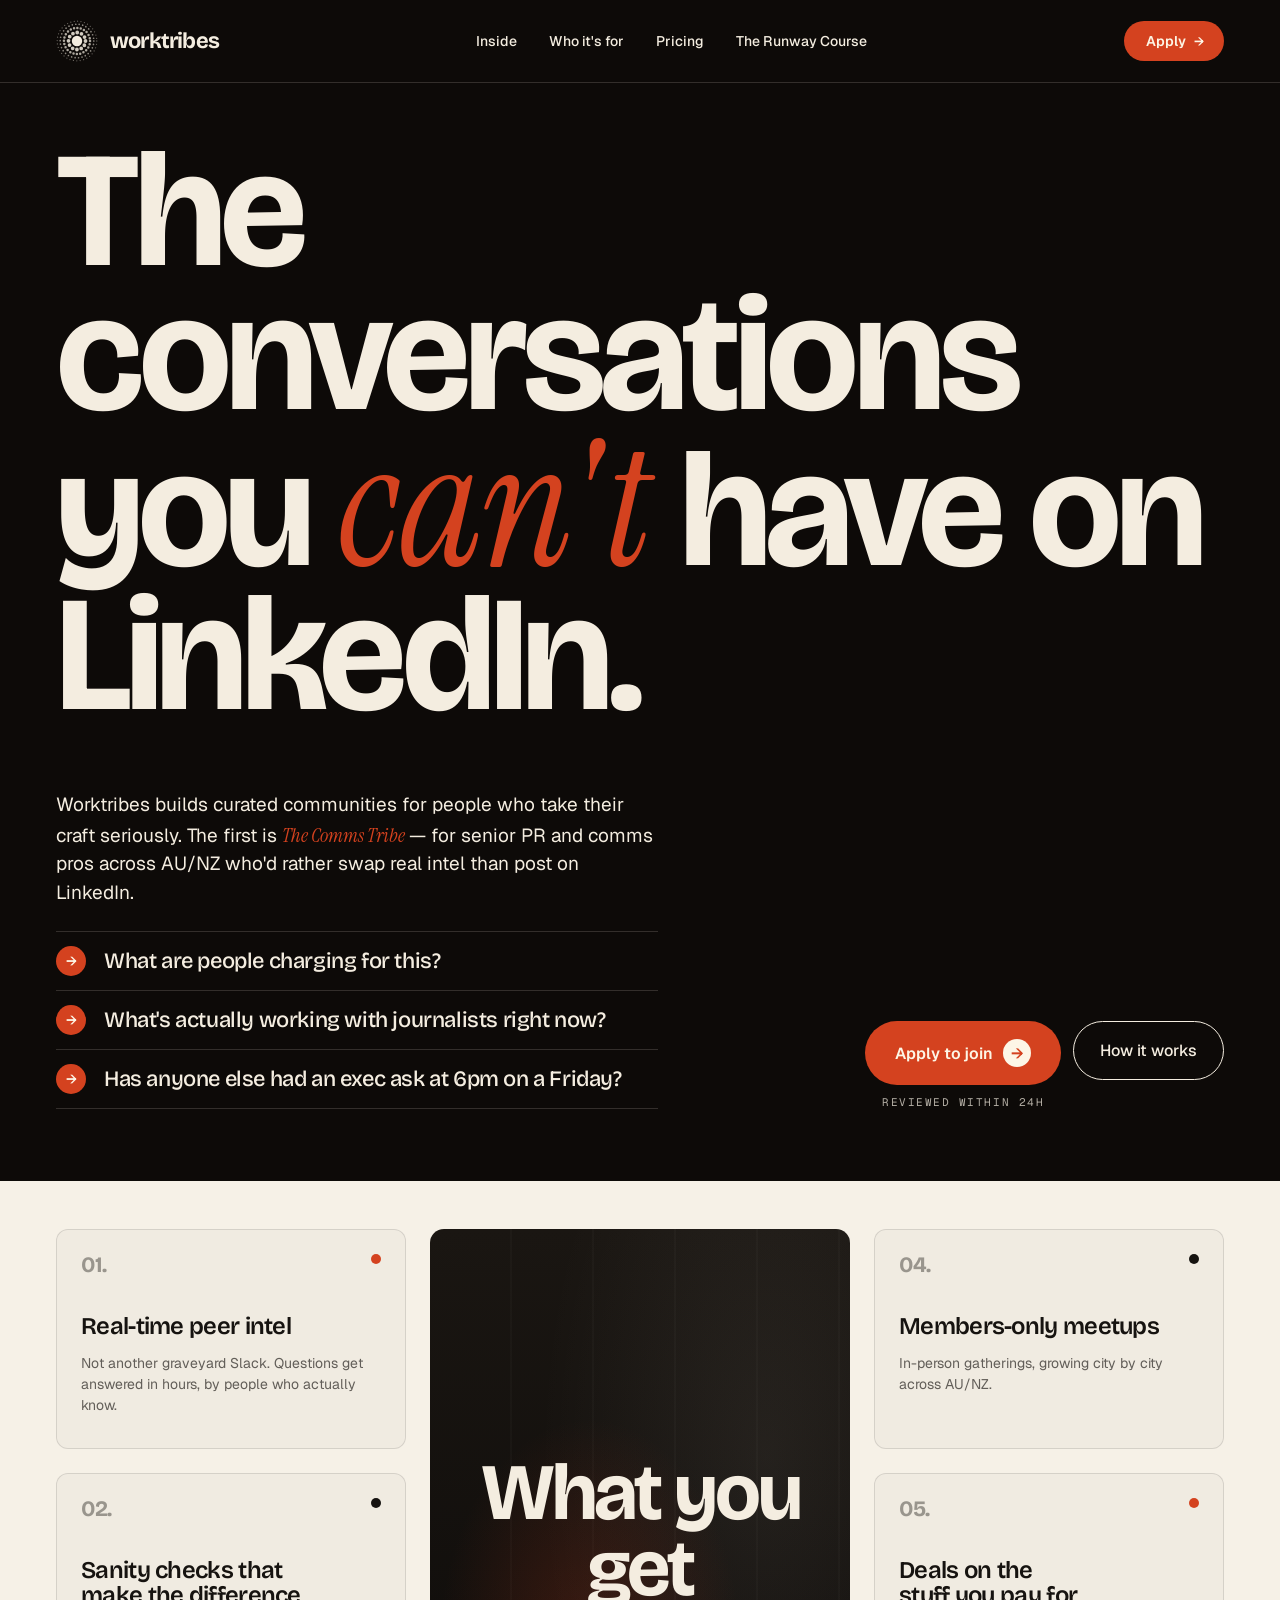
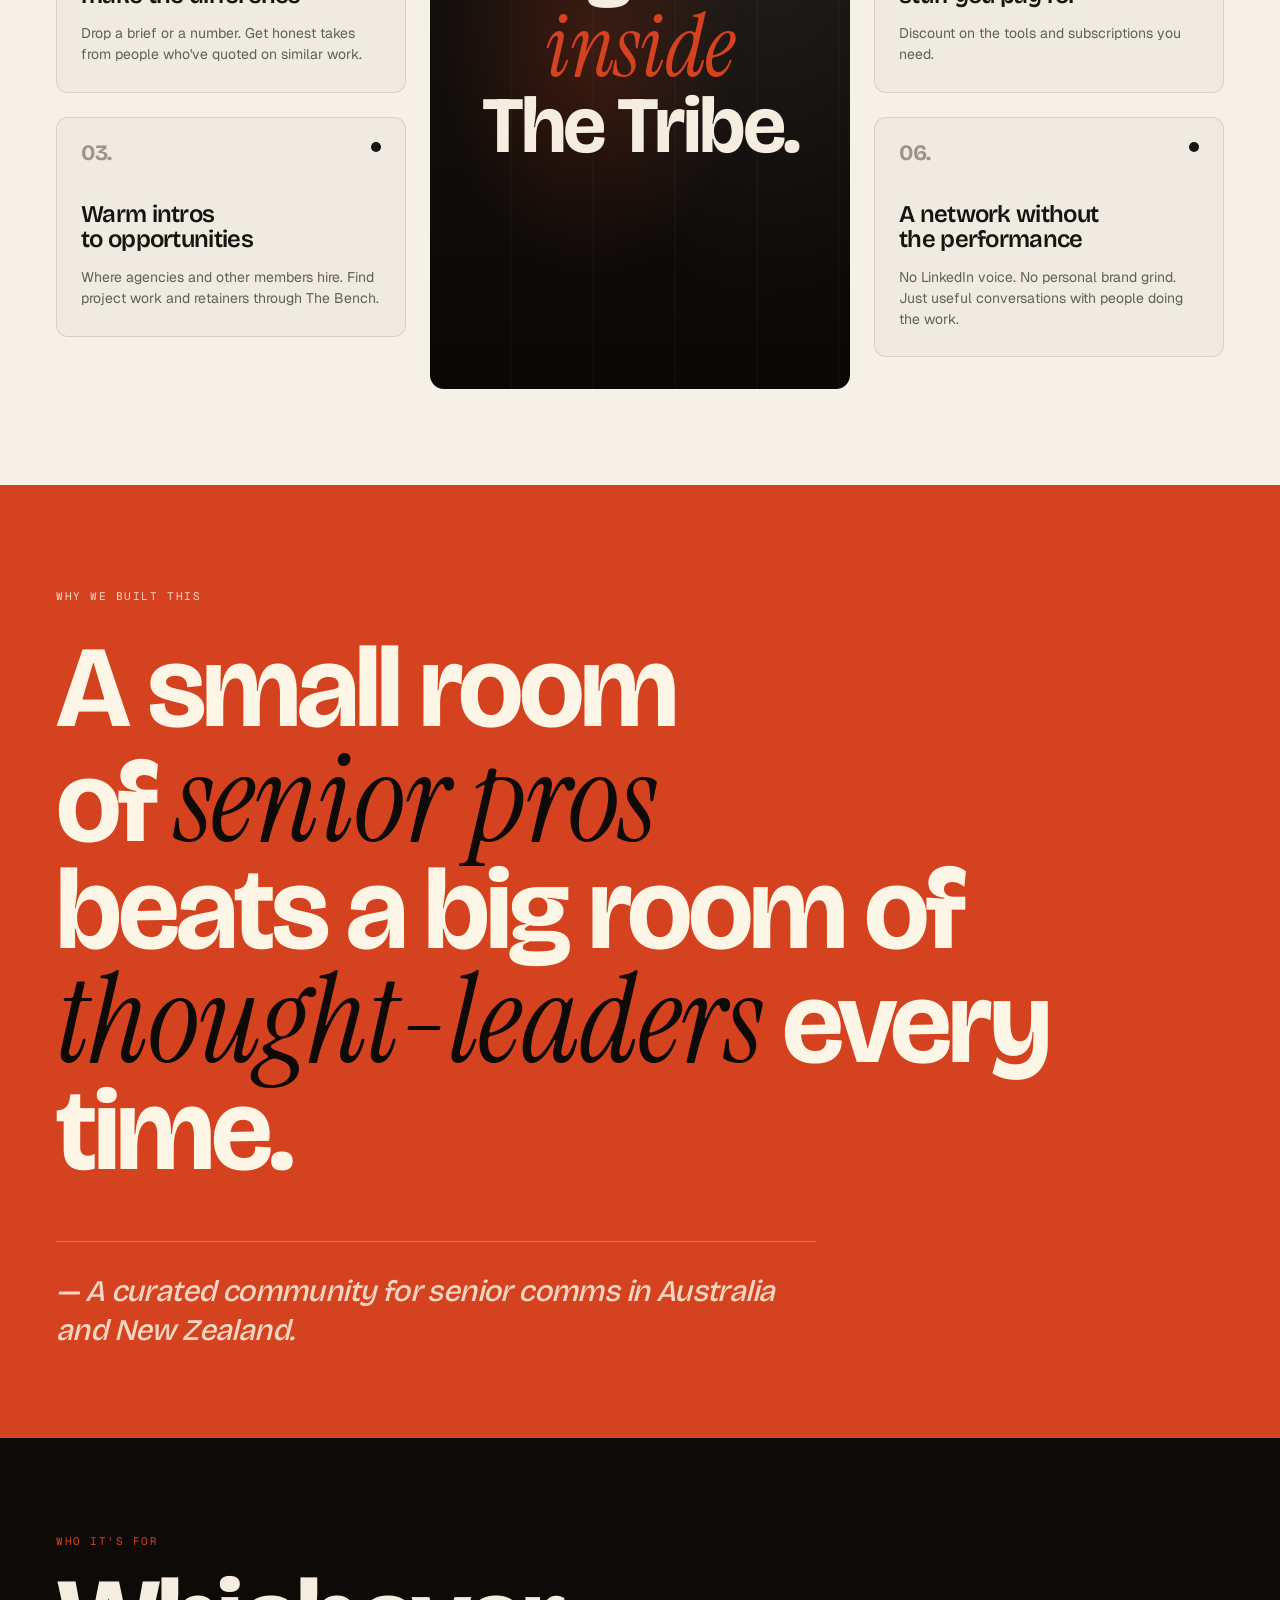
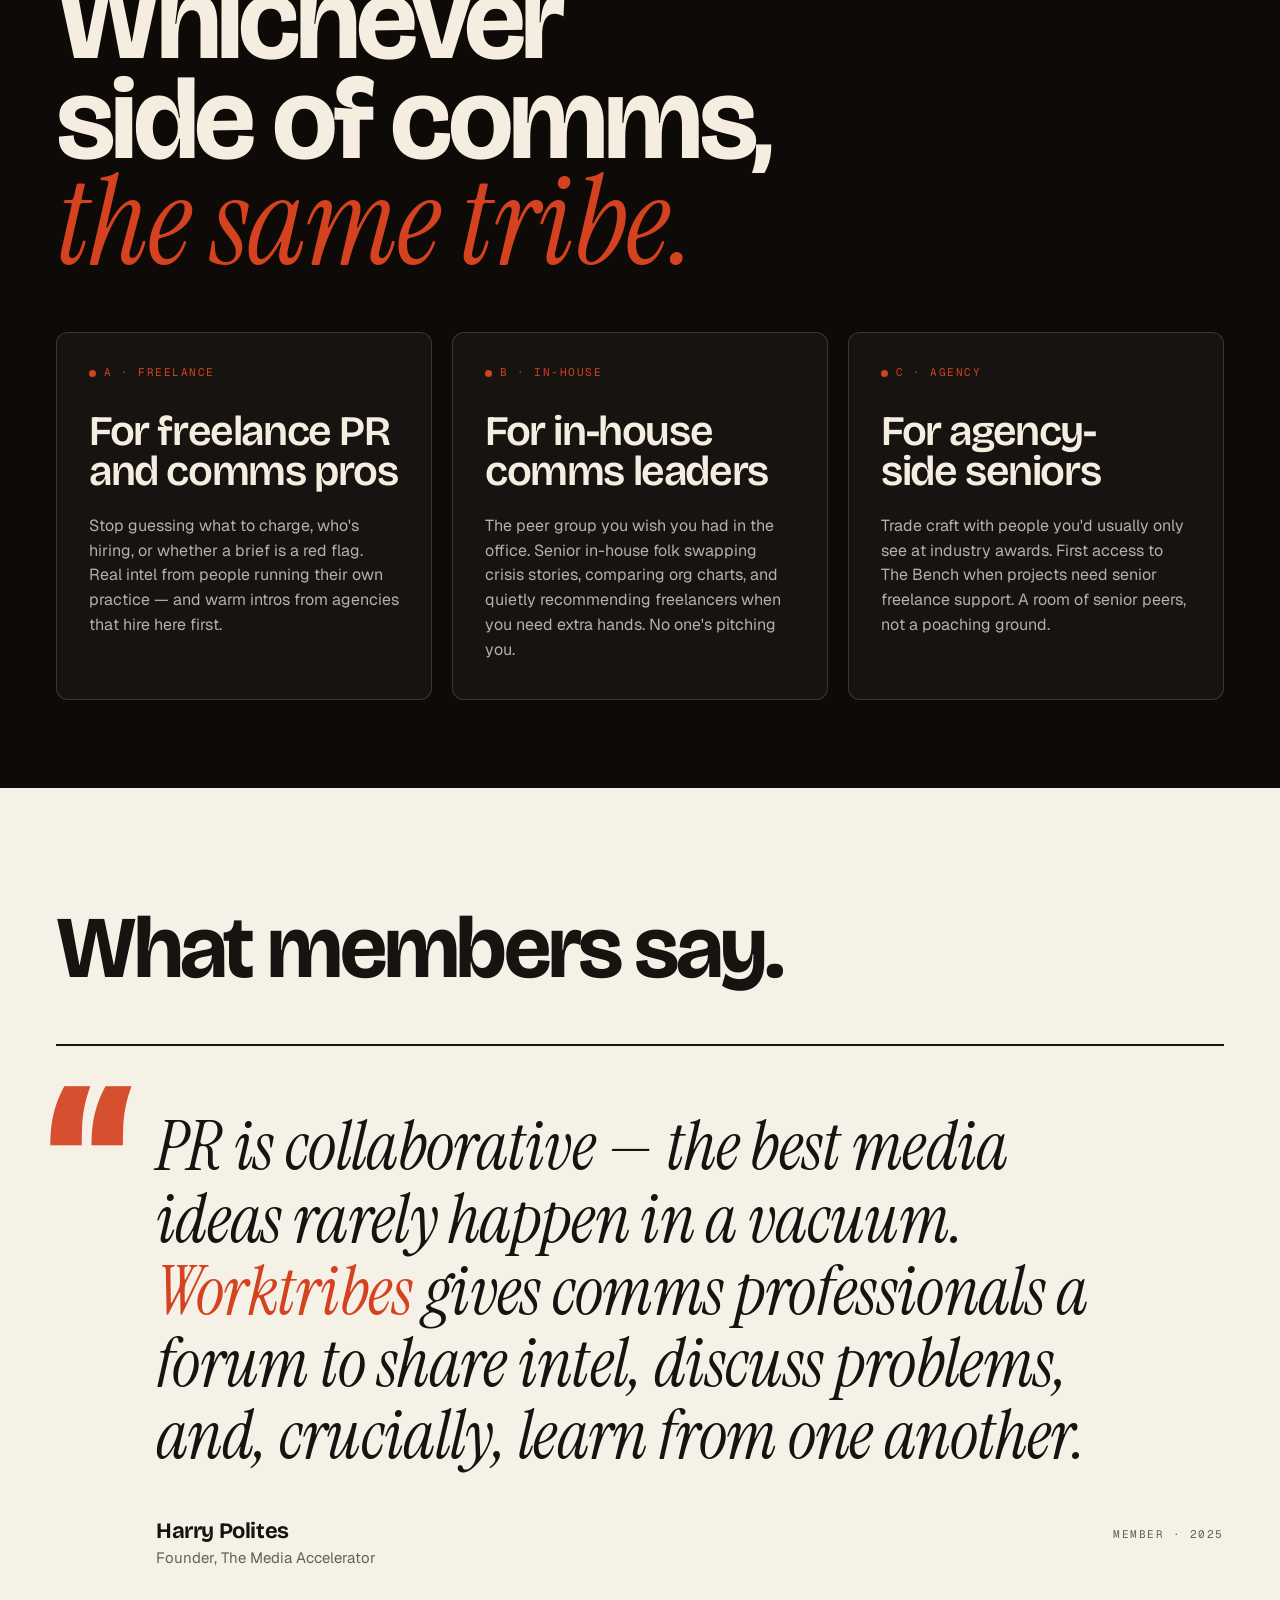
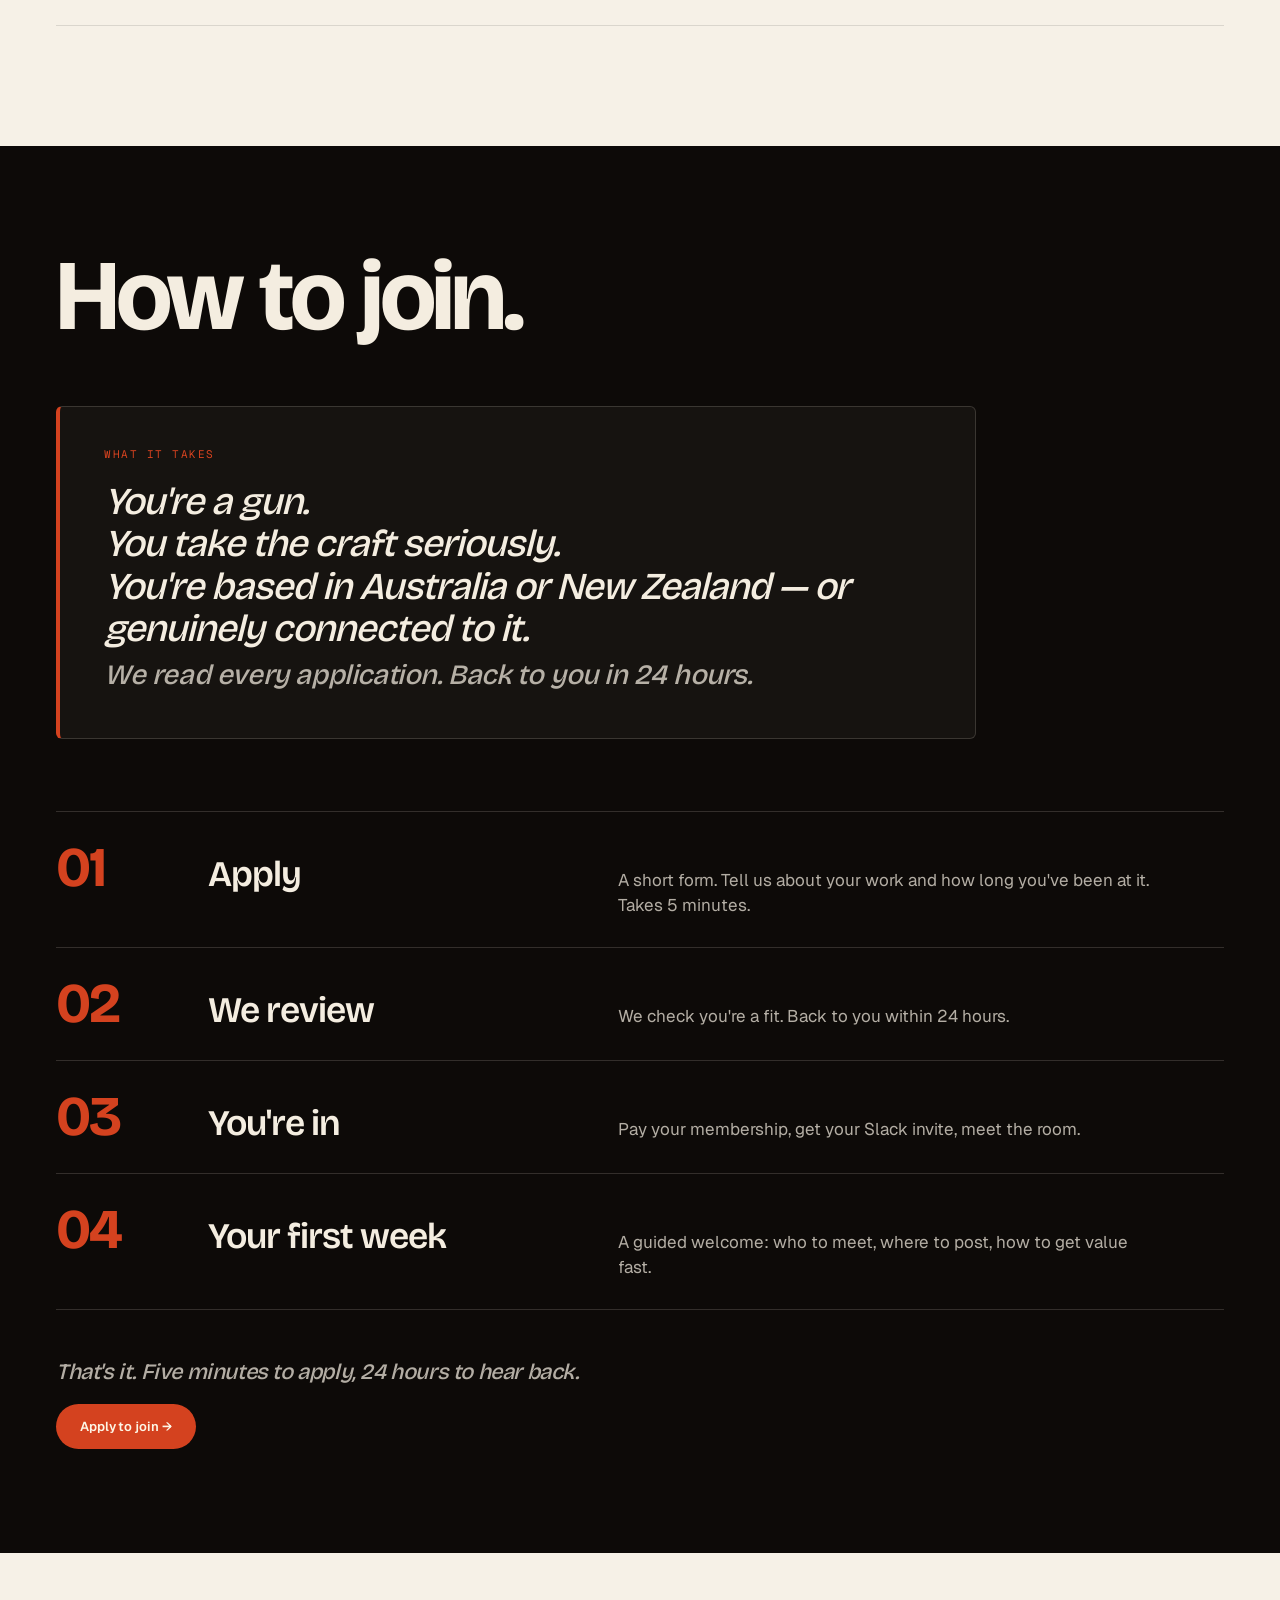
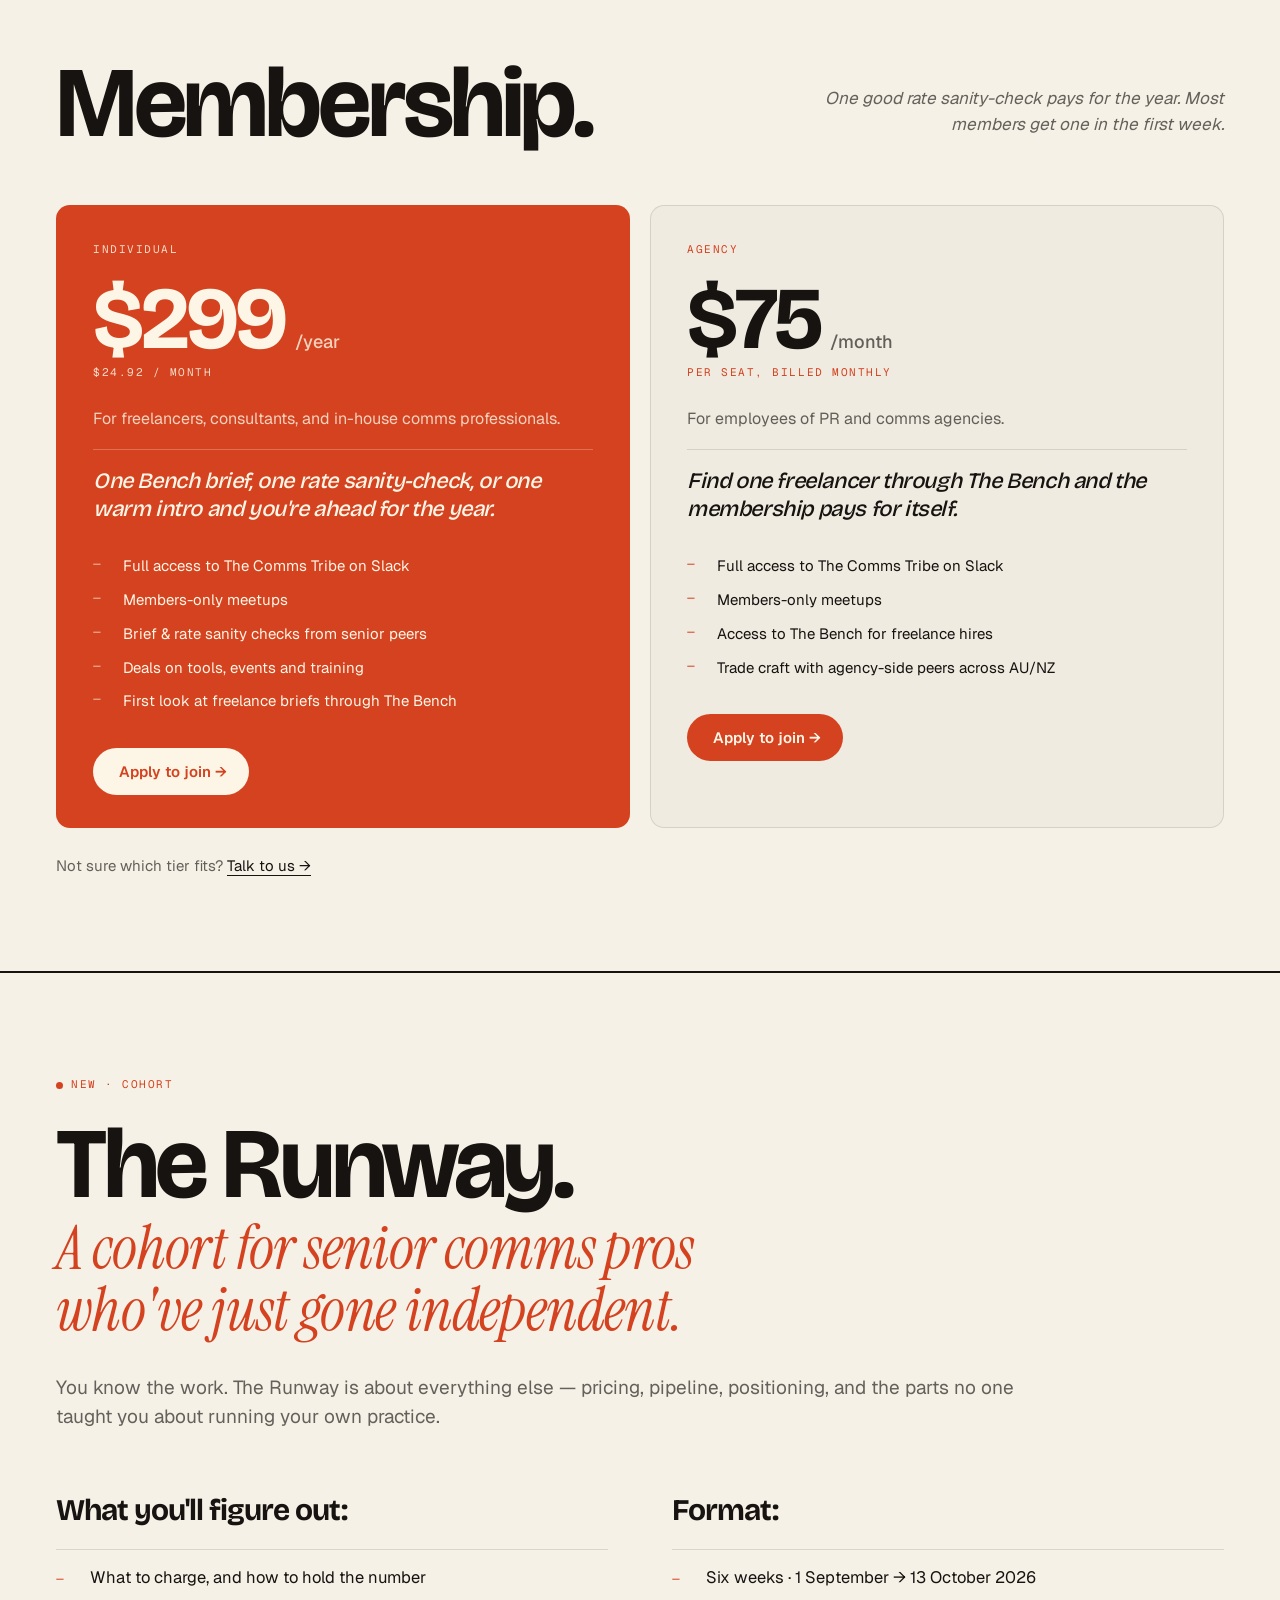
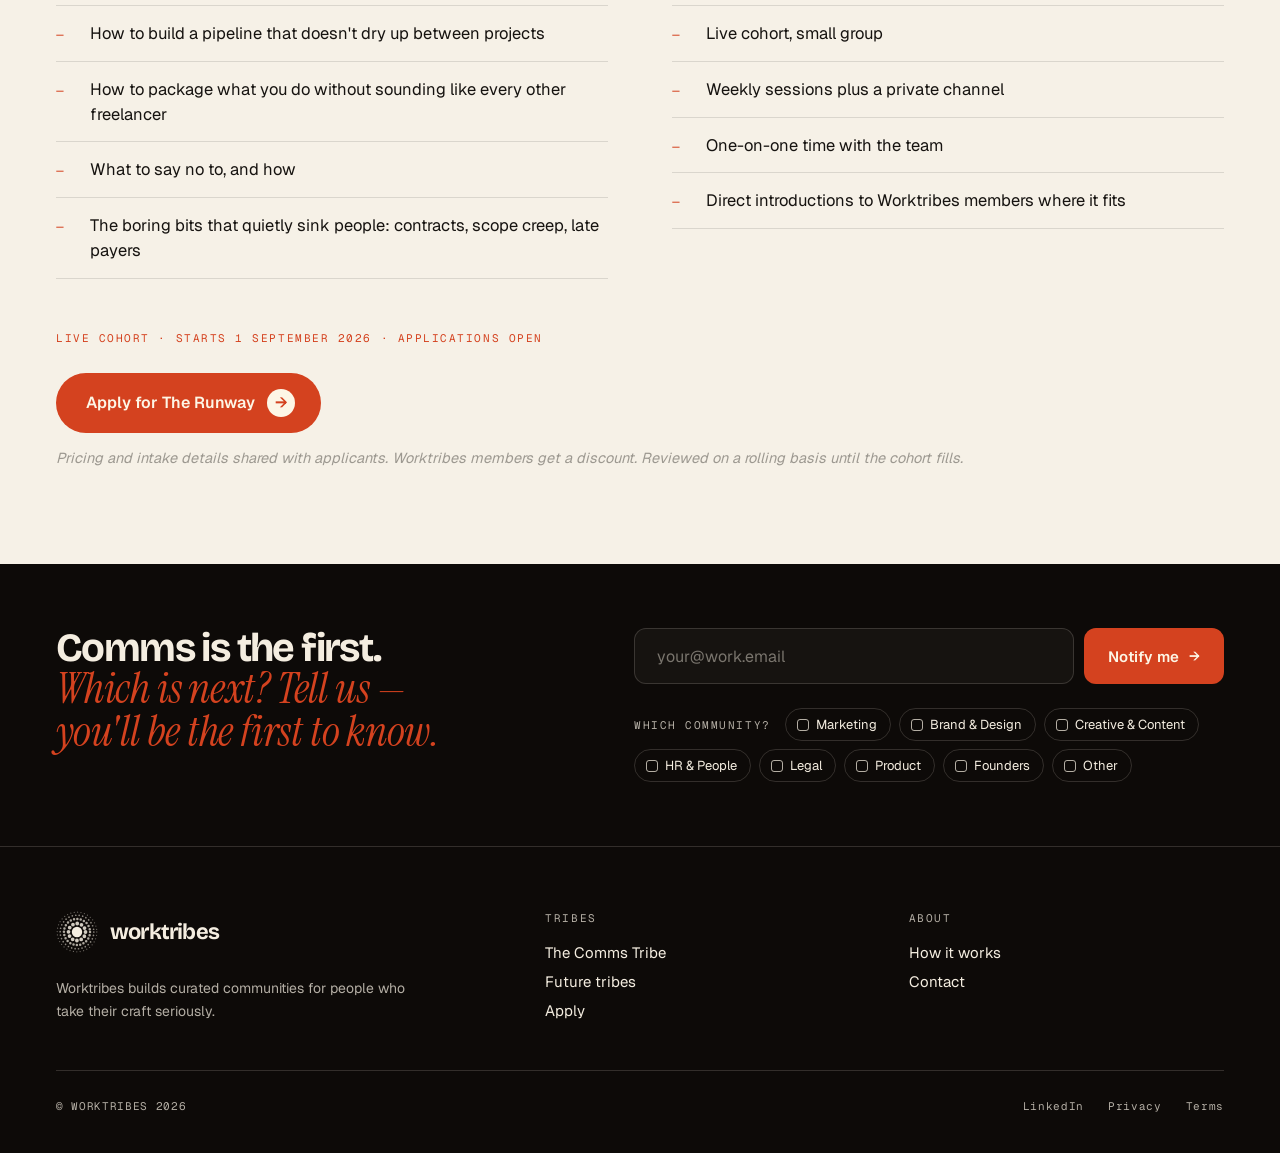
==== index.html @ fe6241c1 "Update meta tag URLs from vercel.app to worktribes.net after domain cutover" ====
<!doctype html>
<html lang="en">
<head>
  <meta charset="utf-8" />
  <meta name="viewport" content="width=device-width, initial-scale=1.0" />

  <title>Worktribes — A curated community for senior PR and comms pros in AU/NZ</title>
  <meta name="description" content="A curated working community for senior PR and comms professionals across Australia and New Zealand. Trade real intel, share leads, and find your people." />
  <meta name="robots" content="index, follow" />
  <link rel="canonical" href="https://worktribes.net/" />

  <!-- Open Graph -->
  <meta property="og:title" content="Worktribes — A curated community for senior PR and comms pros in AU/NZ" />
  <meta property="og:description" content="A curated working community for senior PR and comms professionals across Australia and New Zealand. Trade real intel, share leads, and find your people." />
  <meta property="og:url" content="https://worktribes.net/" />
  <meta property="og:type" content="website" />
  <meta property="og:image" content="https://worktribes.net/og-image.png" />
  <meta property="og:image:width" content="1200" />
  <meta property="og:image:height" content="630" />
  <meta property="og:site_name" content="Worktribes" />

  <!-- Twitter Card -->
  <meta name="twitter:card" content="summary_large_image" />
  <meta name="twitter:title" content="Worktribes — A curated community for senior PR and comms pros in AU/NZ" />
  <meta name="twitter:description" content="A curated working community for senior PR and comms professionals across Australia and New Zealand. Trade real intel, share leads, and find your people." />
  <meta name="twitter:image" content="https://worktribes.net/og-image.png" />

  <!-- Icons -->
  <link rel="icon" href="/favicon.ico" sizes="any" />
  <link rel="icon" type="image/svg+xml" href="/favicon.svg" />
  <link rel="apple-touch-icon" href="/apple-touch-icon.png" />

  <link rel="preconnect" href="https://fonts.googleapis.com" />
  <link rel="preconnect" href="https://fonts.gstatic.com" crossorigin />
  <link
    href="https://fonts.googleapis.com/css2?family=Bricolage+Grotesque:opsz,wght@12..96,400;12..96,500;12..96,600;12..96,700&family=Instrument+Serif:ital,wght@1,400&family=Geist:ital,wght@0,400;0,500;0,600;0,700;1,400;1,500&family=Geist+Mono:wght@400;500&display=swap"
    rel="stylesheet"
  />
  <link rel="stylesheet" href="styles.css" />

  <!-- Tally popup embeds (Form A: Comms Tribe · Form B: The Runway) -->
  <script async src="https://tally.so/widgets/embed.js"></script>
</head>
<body>

  <!-- ============================================================
       01 · Nav
       ============================================================ -->
  <header class="nav surface-dark">
    <a class="logo" href="#top" aria-label="Worktribes home">
      <svg width="42" height="42" viewBox="0 0 25 25" aria-hidden="true">
        <circle cx="12.5" cy="12.5" r="5.06"  fill="none" stroke="currentColor" stroke-opacity="0.85" stroke-width="2.25" stroke-linecap="round" stroke-dasharray="0 2.649" />
        <circle cx="12.5" cy="12.5" r="7.77"  fill="none" stroke="currentColor" stroke-opacity="0.70" stroke-width="1.50" stroke-linecap="round" stroke-dasharray="0 2.034" />
        <circle cx="12.5" cy="12.5" r="10.01" fill="none" stroke="currentColor" stroke-opacity="0.55" stroke-width="1.00" stroke-linecap="round" stroke-dasharray="0 2.096" />
        <circle cx="12.5" cy="12.5" r="11.79" fill="none" stroke="currentColor" stroke-opacity="0.40" stroke-width="0.75" stroke-linecap="round" stroke-dasharray="0 2.058" />
        <circle cx="12.5" cy="12.5" r="3.1" fill="currentColor" />
      </svg>
      <span class="wordmark">worktribes</span>
    </a>

    <nav class="nav-links" aria-label="Primary">
      <a href="#inside">Inside</a>
      <a href="#audience">Who it's for</a>
      <a href="#pricing">Pricing</a>
      <a href="#runway">The Runway Course</a>
    </nav>

    <a class="nav-apply" role="button" tabindex="0" data-tally-open="gDOk6d" data-tally-layout="modal" data-tally-width="700" data-tally-overlay="1">Apply <span>→</span></a>
  </header>

  <main id="top" class="surface-dark">

    <!-- ============================================================
         03 · Hero
         ============================================================ -->
    <section class="section hero surface-dark">
      <h1 class="hero-h1">
        <span>The conversations</span>
        <span>you <em class="accent-italic">can't</em> have on</span>
        <span><span class="hero-strike">LinkedIn.<span class="bar" aria-hidden="true"></span></span></span>
      </h1>

      <div class="hero-grid">
        <div class="hero-lead">
          <p>
            Worktribes builds curated communities for people who take their craft seriously. The first is
            <em class="accent-italic">The Comms Tribe</em> — for senior PR and comms pros across AU/NZ who'd rather swap real intel than post on LinkedIn.
          </p>
          <ul class="q-list">
            <li><span class="q-chip" aria-hidden="true">→</span><span class="q-text">What are people charging for this?</span></li>
            <li><span class="q-chip" aria-hidden="true">→</span><span class="q-text">What's actually working with journalists right now?</span></li>
            <li><span class="q-chip" aria-hidden="true">→</span><span class="q-text">Has anyone else had an exec ask at 6pm on a Friday?</span></li>
          </ul>
        </div>

        <div class="hero-ctas">
          <div class="hero-cta-stack">
            <a class="hero-cta-apply" href="#apply" data-tally-open="gDOk6d" data-tally-layout="modal" data-tally-width="700" data-tally-overlay="1">Apply to join <span class="btn-arrow">→</span></a>
            <span class="mono" style="color: var(--muted)">REVIEWED WITHIN 24H</span>
          </div>
          <a class="hero-cta-secondary" href="#apply">How it works</a>
        </div>
      </div>
    </section>

    <!-- ============================================================
         04 · Inside
         ============================================================ -->
    <section id="inside" class="section inside surface-cream">
      <div class="inside-row">
        <div class="inside-col">
          <article class="feature-tile">
            <div class="feature-tile-top"><span class="feature-num">01.</span><span class="feature-dot accent"></span></div>
            <h3>Real-time peer intel</h3>
            <p>Not another graveyard Slack. Questions get answered in hours, by people who actually know.</p>
          </article>
          <article class="feature-tile">
            <div class="feature-tile-top"><span class="feature-num">02.</span><span class="feature-dot"></span></div>
            <h3>Sanity checks that make the difference</h3>
            <p>Drop a brief or a number. Get honest takes from people who've quoted on similar work.</p>
          </article>
          <article class="feature-tile">
            <div class="feature-tile-top"><span class="feature-num">03.</span><span class="feature-dot"></span></div>
            <h3>Warm intros to opportunities</h3>
            <p>Where agencies and other members hire. Find project work and retainers through The Bench.</p>
          </article>
        </div>

        <div class="inside-center">
          <div class="center-card">
            <div class="center-card-inner">
              <h2>What you get<br><em class="accent-italic">inside</em> The Tribe.</h2>
            </div>
          </div>
        </div>

        <div class="inside-col">
          <article class="feature-tile">
            <div class="feature-tile-top"><span class="feature-num">04.</span><span class="feature-dot"></span></div>
            <h3>Members-only meetups</h3>
            <p>In-person gatherings, growing city by city across AU/NZ.</p>
          </article>
          <article class="feature-tile">
            <div class="feature-tile-top"><span class="feature-num">05.</span><span class="feature-dot accent"></span></div>
            <h3>Deals on the stuff you pay for</h3>
            <p>Discount on the tools and subscriptions you need.</p>
          </article>
          <article class="feature-tile">
            <div class="feature-tile-top"><span class="feature-num">06.</span><span class="feature-dot"></span></div>
            <h3>A network without the performance</h3>
            <p>No LinkedIn voice. No personal brand grind. Just useful conversations with people doing the work.</p>
          </article>
        </div>
      </div>
    </section>

    <!-- ============================================================
         05 · Statement
         ============================================================ -->
    <section class="section statement surface-red">
      <span class="mono">WHY WE BUILT THIS</span>
      <h2>A small room of <em class="accent-italic">senior pros</em><br>beats a big room of <em class="accent-italic">thought-leaders</em> every time.</h2>
      <p class="statement-caption">— A curated community for senior comms in Australia and New Zealand.</p>
    </section>

    <!-- ============================================================
         06 · Audience
         ============================================================ -->
    <section id="audience" class="section audience surface-dark">
      <div class="section-head">
        <div>
          <span class="mono">WHO IT'S FOR</span>
          <h2>Whichever side of comms,<br><em class="accent-italic">the same tribe.</em></h2>
        </div>
      </div>

      <div class="audience-grid">
        <article class="audience-card">
          <span class="mono"><span class="mono-dot"></span>A · FREELANCE</span>
          <h3>For freelance PR and comms pros</h3>
          <p>Stop guessing what to charge, who's hiring, or whether a brief is a red flag. Real intel from people running their own practice — and warm intros from agencies that hire here first.</p>
        </article>
        <article class="audience-card">
          <span class="mono"><span class="mono-dot"></span>B · IN-HOUSE</span>
          <h3>For in-house comms leaders</h3>
          <p>The peer group you wish you had in the office. Senior in-house folk swapping crisis stories, comparing org charts, and quietly recommending freelancers when you need extra hands. No one's pitching you.</p>
        </article>
        <article class="audience-card">
          <span class="mono"><span class="mono-dot"></span>C · AGENCY</span>
          <h3>For agency-side seniors</h3>
          <p>Trade craft with people you'd usually only see at industry awards. First access to The Bench when projects need senior freelance support. A room of senior peers, not a poaching ground.</p>
        </article>
      </div>
    </section>

    <!-- ============================================================
         07 · Testimonial
         ============================================================ -->
    <section class="section testimonial surface-cream">
      <div class="testimonial-head">
        <h2>What members say.</h2>
      </div>

      <div class="pull-quote">
        <div class="quote-mark" aria-hidden="true">“</div>
        <blockquote>
          <p class="quote-text">
            PR is collaborative — the best media ideas rarely happen in a vacuum. <em class="accent-italic">Worktribes</em> gives comms professionals a forum to share intel, discuss problems, and, crucially, learn from one another.
          </p>
          <footer class="quote-footer">
            <div>
              <div class="quote-name">Harry Polites</div>
              <div class="quote-role">Founder, The Media Accelerator</div>
            </div>
            <span class="mono">MEMBER · 2025</span>
          </footer>
        </blockquote>
      </div>
    </section>

    <!-- ============================================================
         08 · How to join
         ============================================================ -->
    <section id="apply" class="section howjoin surface-dark">
      <h2>How to join.</h2>

      <div class="manifesto">
        <span class="mono">WHAT IT TAKES</span>
        <div class="manifesto-body">
          You're a gun.<br>
          You take the craft seriously.<br>
          You're based in Australia or New Zealand — or genuinely connected to it.<br>
          <span class="soft">We read every application. Back to you in 24 hours.</span>
        </div>
      </div>

      <div class="steps">
        <div class="step-row">
          <div class="step-num">01</div>
          <h3>Apply</h3>
          <p>A short form. Tell us about your work and how long you've been at it. Takes 5 minutes.</p>
        </div>
        <div class="step-row">
          <div class="step-num">02</div>
          <h3>We review</h3>
          <p>We check you're a fit. Back to you within 24 hours.</p>
        </div>
        <div class="step-row">
          <div class="step-num">03</div>
          <h3>You're in</h3>
          <p>Pay your membership, get your Slack invite, meet the room.</p>
        </div>
        <div class="step-row">
          <div class="step-num">04</div>
          <h3>Your first week</h3>
          <p>A guided welcome: who to meet, where to post, how to get value fast.</p>
        </div>
      </div>

      <div class="howjoin-foot">
        <p class="howjoin-foot-line">That's it. Five minutes to apply, 24 hours to hear back.</p>
        <a class="howjoin-cta" href="#apply" data-tally-open="gDOk6d" data-tally-layout="modal" data-tally-width="700" data-tally-overlay="1">Apply to join →</a>
      </div>
    </section>

    <!-- ============================================================
         09 · Pricing
         ============================================================ -->
    <section id="pricing" class="section pricing surface-cream">
      <div class="section-head">
        <div>
          <h2>Membership.</h2>
        </div>
        <p class="pricing-aside">
          One good rate sanity-check pays for the year. Most members get one in the first week.
        </p>
      </div>

      <div class="pricing-grid">
        <article class="price-card featured">
          <span class="mono">INDIVIDUAL</span>
          <div class="price-row">
            <span class="price-num">$299</span>
            <span class="price-period">/year</span>
          </div>
          <span class="mono price-sub">$24.92 / month</span>
          <p class="price-who">For freelancers, consultants, and in-house comms professionals.</p>
          <p class="price-pitch">One Bench brief, one rate sanity-check, or one warm intro and you're ahead for the year.</p>
          <ul class="price-bullets">
            <li><span class="dash">—</span>Full access to The Comms Tribe on Slack</li>
            <li><span class="dash">—</span>Members-only meetups</li>
            <li><span class="dash">—</span>Brief &amp; rate sanity checks from senior peers</li>
            <li><span class="dash">—</span>Deals on tools, events and training</li>
            <li><span class="dash">—</span>First look at freelance briefs through The Bench</li>
          </ul>
          <a class="price-cta" href="#apply" data-tally-open="gDOk6d" data-tally-layout="modal" data-tally-width="700" data-tally-overlay="1">Apply to join →</a>
        </article>

        <article class="price-card">
          <span class="mono">AGENCY</span>
          <div class="price-row">
            <span class="price-num">$75</span>
            <span class="price-period">/month</span>
          </div>
          <span class="mono price-sub">Per seat, billed monthly</span>
          <p class="price-who">For employees of PR and comms agencies.</p>
          <p class="price-pitch">Find one freelancer through The Bench and the membership pays for itself.</p>
          <ul class="price-bullets">
            <li><span class="dash">—</span>Full access to The Comms Tribe on Slack</li>
            <li><span class="dash">—</span>Members-only meetups</li>
            <li><span class="dash">—</span>Access to The Bench for freelance hires</li>
            <li><span class="dash">—</span>Trade craft with agency-side peers across AU/NZ</li>
          </ul>
          <a class="price-cta" href="#apply" data-tally-open="gDOk6d" data-tally-layout="modal" data-tally-width="700" data-tally-overlay="1">Apply to join →</a>
        </article>
      </div>

      <div class="pricing-foot">
        Not sure which tier fits? <a href="#apply" data-tally-open="vGWK8D" data-tally-layout="modal" data-tally-width="700" data-tally-overlay="1">Talk to us →</a>
      </div>
    </section>

    <!-- ============================================================
         10 · The Runway
         ============================================================ -->
    <section id="runway" class="section runway surface-cream">
      <div class="runway-intro">
        <span class="mono"><span class="mono-dot"></span>NEW · COHORT</span>
        <h2>
          The Runway.<br>
          <em class="runway-sub accent-italic">A cohort for senior comms pros who've just gone independent.</em>
        </h2>
        <p class="runway-lead">
          You know the work. The Runway is about everything else — pricing, pipeline,
          positioning, and the parts no one taught you about running your own practice.
        </p>
      </div>

      <div class="runway-grid">
        <div>
          <h3>What you'll figure out:</h3>
          <ul class="runway-list">
            <li><span class="dash">—</span><span>What to charge, and how to hold the number</span></li>
            <li><span class="dash">—</span><span>How to build a pipeline that doesn't dry up between projects</span></li>
            <li><span class="dash">—</span><span>How to package what you do without sounding like every other freelancer</span></li>
            <li><span class="dash">—</span><span>What to say no to, and how</span></li>
            <li><span class="dash">—</span><span>The boring bits that quietly sink people: contracts, scope creep, late payers</span></li>
          </ul>
        </div>
        <div>
          <h3>Format:</h3>
          <ul class="runway-list">
            <li><span class="dash">—</span><span>Six weeks · 1 September → 13 October 2026</span></li>
            <li><span class="dash">—</span><span>Live cohort, small group</span></li>
            <li><span class="dash">—</span><span>Weekly sessions plus a private channel</span></li>
            <li><span class="dash">—</span><span>One-on-one time with the team</span></li>
            <li><span class="dash">—</span><span>Direct introductions to Worktribes members where it fits</span></li>
          </ul>
        </div>
      </div>

      <span class="mono runway-strip">LIVE COHORT · STARTS 1 SEPTEMBER 2026 · APPLICATIONS OPEN</span>

      <div class="runway-cta-wrap">
        <a class="runway-cta" href="#runway" data-tally-open="QKEO6k" data-tally-layout="modal" data-tally-width="700" data-tally-overlay="1">Apply for The Runway <span class="btn-arrow">→</span></a>
        <p class="runway-fine">
          Pricing and intake details shared with applicants. Worktribes members get a discount. Reviewed on a rolling basis until the cohort fills.
        </p>
      </div>
    </section>

    <!-- ============================================================
         11 · Future tribes — slim strip
         ============================================================ -->
    <section id="future" class="section future surface-dark">
      <form class="future-strip" id="future-form" action="https://assets.mailerlite.com/jsonp/2445723/forms/190331231293933227/subscribe" method="post" target="ml-sink">
        <h2>
          Comms is the first.
          <em class="accent-italic">Which is next? Tell us — you'll be the first to know.</em>
        </h2>

        <div class="future-right" id="future-right">
          <div class="email-grid">
            <input class="email-field" type="email" name="fields[email]" placeholder="your@work.email" aria-label="Your work email" required />
            <button class="email-submit" type="submit">Notify me <span>→</span></button>
          </div>

          <div class="roles">
            <span class="mono">WHICH COMMUNITY?</span>
            <label class="role-chip"><input type="checkbox" name="fields[future_tribes][]" value="Marketing" />Marketing</label>
            <label class="role-chip"><input type="checkbox" name="fields[future_tribes][]" value="Brand & Design" />Brand &amp; Design</label>
            <label class="role-chip"><input type="checkbox" name="fields[future_tribes][]" value="Creative & Content" />Creative &amp; Content</label>
            <label class="role-chip"><input type="checkbox" name="fields[future_tribes][]" value="HR & People" />HR &amp; People</label>
            <label class="role-chip"><input type="checkbox" name="fields[future_tribes][]" value="Legal" />Legal</label>
            <label class="role-chip"><input type="checkbox" name="fields[future_tribes][]" value="Product" />Product</label>
            <label class="role-chip"><input type="checkbox" name="fields[future_tribes][]" value="Founders" />Founders</label>
            <label class="role-chip"><input type="checkbox" name="fields[future_tribes][]" value="Other" />Other</label>
          </div>
        </div>

        <div class="future-success" id="future-success" style="display: none">
          <p class="future-success-line">Thanks — you're on the list.<br>We'll be in touch when the next tribe opens.</p>
        </div>

        <input type="hidden" name="ml-submit" value="1" />
        <input type="hidden" name="anticsrf" value="true" />
      </form>

      <!-- Hidden target: native form POST lands here instead of navigating away. -->
      <iframe name="ml-sink" title="Signup submission target" aria-hidden="true" tabindex="-1" style="position:absolute;left:-9999px;width:0;height:0;border:0"></iframe>
    </section>

  </main>

  <!-- ============================================================
       12 · Footer
       ============================================================ -->
  <footer class="footer surface-dark">
    <div class="footer-grid">
      <div>
        <span class="logo">
          <svg width="42" height="42" viewBox="0 0 25 25" aria-hidden="true">
            <circle cx="12.5" cy="12.5" r="5.06"  fill="none" stroke="currentColor" stroke-opacity="0.85" stroke-width="2.25" stroke-linecap="round" stroke-dasharray="0 2.649" />
            <circle cx="12.5" cy="12.5" r="7.77"  fill="none" stroke="currentColor" stroke-opacity="0.70" stroke-width="1.50" stroke-linecap="round" stroke-dasharray="0 2.034" />
            <circle cx="12.5" cy="12.5" r="10.01" fill="none" stroke="currentColor" stroke-opacity="0.55" stroke-width="1.00" stroke-linecap="round" stroke-dasharray="0 2.096" />
            <circle cx="12.5" cy="12.5" r="11.79" fill="none" stroke="currentColor" stroke-opacity="0.40" stroke-width="0.75" stroke-linecap="round" stroke-dasharray="0 2.058" />
            <circle cx="12.5" cy="12.5" r="3.1" fill="currentColor" />
          </svg>
          <span class="wordmark">worktribes</span>
        </span>
        <p class="footer-strap">
          Worktribes builds curated communities for people who take their craft seriously.
        </p>
      </div>

      <div class="footer-col">
        <span class="mono">Tribes</span>
        <ul>
          <li><a href="#inside">The Comms Tribe</a></li>
          <li><a href="#future">Future tribes</a></li>
          <li><a href="#apply" data-tally-open="gDOk6d" data-tally-layout="modal" data-tally-width="700" data-tally-overlay="1">Apply</a></li>
        </ul>
      </div>

      <div class="footer-col">
        <span class="mono">About</span>
        <ul>
          <li><a href="#apply">How it works</a></li>
          <li><a href="#apply" data-tally-open="vGWK8D" data-tally-layout="modal" data-tally-width="700" data-tally-overlay="1">Contact</a></li>
        </ul>
      </div>
    </div>

    <div class="footer-legal">
      <span>© WORKTRIBES 2026</span>
      <span class="links">
        <a href="https://www.linkedin.com/company/worktribes/" target="_blank" rel="noopener">LinkedIn</a><a href="#">Privacy</a><a href="#">Terms</a>
      </span>
    </div>
  </footer>
  <!-- Future Tribes signup → MailerLite (account 2445723, form 190331231293933227).
       Native form POST goes to the hidden iframe (same urlencoded request MailerLite's
       own no-JS form makes); we just swap in the on-brand confirmation afterwards. -->
  <script>
    (function () {
      var form = document.getElementById('future-form');
      if (!form) return;
      form.addEventListener('submit', function () {
        // Defer so the browser finishes serializing + posting the form first.
        setTimeout(function () {
          var right = document.getElementById('future-right');
          var done = document.getElementById('future-success');
          if (right) right.style.display = 'none';
          if (done) done.style.display = 'block';
        }, 0);
      });
    })();
  </script>

</body>
</html>
---- styles.css ----
/* ============================================================
   Worktribes — The Comms Tribe
   Production homepage. "Inverted Dominance" treatment.
   Recreated from the Claude Design prototype (d3-v3-*).

   Type:    Bricolage Grotesque (display) · Geist (body) · Geist Mono (mono)
   Colour:  dark #0d0a08 · cream #f6f1e7 · red #d4421f (accent)
   ============================================================ */

:root {
  --accent: #d4421f;
  --accent-deep: #a8321a;

  --font-display: "Bricolage Grotesque", "Space Grotesk", -apple-system, system-ui, sans-serif;
  --font-italic:  "Instrument Serif", "Bricolage Grotesque", Georgia, serif;
  --font-body:    "Geist", "Söhne", -apple-system, system-ui, sans-serif;
  --font-mono:    "Geist Mono", "JetBrains Mono", ui-monospace, monospace;
}

/* ── True-italic accent words (Instrument Serif italic).
   Bricolage Grotesque ships no italic, so accent words use Instrument
   Serif's real italic. Inline em-relative size bump compensates for the
   serif's smaller apparent size; letter-spacing is relaxed from the tight
   display tracking it would otherwise inherit. ── */
.accent-italic {
  font-family: var(--font-italic);
  font-style: italic;
  font-weight: 400;
  font-size: 1.07em;
  letter-spacing: -0.005em;
}

/* ── Surfaces — the three colour planes the page is built from ── */
.surface-dark {
  --bg:     #0d0a08;
  --fg:     #f4ede0;
  --muted:  rgba(244, 237, 224, 0.72);
  --faint:  rgba(244, 237, 224, 0.45);
  --border: rgba(244, 237, 224, 0.16);
  --card:   rgba(244, 237, 224, 0.04);
}
.surface-cream {
  --bg:     #f6f1e7;
  --fg:     #161310;
  --muted:  rgba(22, 19, 16, 0.65);
  --faint:  rgba(22, 19, 16, 0.4);
  --border: rgba(22, 19, 16, 0.12);
  --card:   rgba(22, 19, 16, 0.025);
}
.surface-red {
  --bg:     #d4421f;
  --fg:     #fdf6e6;
  --muted:  rgba(253, 246, 230, 0.82);
  --faint:  rgba(253, 246, 230, 0.55);
  --border: rgba(253, 246, 230, 0.25);
  --card:   rgba(253, 246, 230, 0.06);
}

/* ── Reset / base ── */
* { box-sizing: border-box; }
html, body { margin: 0; padding: 0; }
html { scroll-behavior: smooth; }
body {
  background: #0d0a08;
  color: #f4ede0;
  font-family: var(--font-body);
}
a { color: inherit; text-decoration: none; cursor: pointer; }
img, svg { display: block; }

/* ── Section wrapper ── */
.section {
  background: var(--bg);
  color: var(--fg);
  padding: 88px 56px 96px;
  position: relative;
  scroll-margin-top: 80px;
}

/* ── Mono kicker label ── */
.mono {
  font-family: var(--font-mono);
  font-size: 11px;
  letter-spacing: 0.14em;
  text-transform: uppercase;
}
.mono-dot {
  width: 7px;
  height: 7px;
  border-radius: 4px;
  background: var(--accent);
  display: inline-block;
  margin-right: 8px;
  vertical-align: middle;
}

/* ── Logo ── */
.logo {
  display: flex;
  align-items: center;
  gap: 12px;
  color: var(--fg);
}
.logo svg { flex-shrink: 0; }
.logo .wordmark {
  font-family: var(--font-display);
  font-weight: 700;
  font-size: 22px;
  letter-spacing: -0.8px;
  line-height: 1;
  color: var(--fg);
}

/* ── Buttons / pills ── */
.btn-primary {
  background: var(--accent);
  color: #fdf6e6;
  border-radius: 999px;
  font-family: var(--font-body);
  font-weight: 600;
  display: inline-flex;
  align-items: center;
  gap: 10px;
}
.btn-arrow {
  display: inline-grid;
  place-items: center;
  width: 28px;
  height: 28px;
  border-radius: 14px;
  background: #fdf6e6;
  color: var(--accent);
}

/* ============================================================
   01 · Nav
   ============================================================ */
.nav {
  padding: 20px 56px;
  display: flex;
  align-items: center;
  justify-content: space-between;
  border-bottom: 1px solid var(--border);
  background: var(--bg);
  color: var(--fg);
  position: sticky;
  top: 0;
  z-index: 10;
}
.nav-links {
  display: flex;
  gap: 32px;
  font-family: var(--font-body);
  font-size: 14px;
  font-weight: 500;
}
.nav-apply {
  background: var(--accent);
  color: #fdf6e6;
  padding: 11px 20px 11px 22px;
  border-radius: 999px;
  font-family: var(--font-body);
  font-weight: 600;
  font-size: 14px;
  display: inline-flex;
  align-items: center;
  gap: 8px;
}
.nav-apply span { font-size: 13px; }

/* ============================================================
   03 · Hero
   ============================================================ */
.hero { padding: 56px 56px 0; }
.hero-h1 {
  font-family: var(--font-display);
  font-weight: 700;
  font-size: 164px;
  line-height: 0.88;
  letter-spacing: -5.4px;
  color: var(--fg);
  margin: 0;
  text-wrap: balance;
}
.hero-h1 span { display: block; }
.hero-h1 em {
  font-family: var(--font-italic);
  font-style: italic;
  font-weight: 400;
  color: var(--accent);
}
.hero-strike { display: inline-block; position: relative; }
.hero-strike .bar {
  position: absolute;
  left: -1%;
  right: -1%;
  top: 38%;
  height: 20%;
  background: var(--accent);
  transform: rotate(-2deg);
  z-index: -1;
  opacity: 0.92;
}

.hero-grid {
  margin-top: 64px;
  display: grid;
  grid-template-columns: 1.2fr 1fr;
  gap: 64px;
  align-items: end;
  padding-bottom: 72px;
}
.hero-lead { max-width: 760px; }
.hero-lead p {
  font-family: var(--font-body);
  font-size: 19px;
  line-height: 1.5;
  color: var(--fg);
  margin: 0;
}
.hero-lead em { font-style: italic; color: var(--accent); }

.q-list { list-style: none; padding: 0; margin: 24px 0 0; }
.q-list li {
  display: grid;
  grid-template-columns: 40px 1fr;
  gap: 8px;
  padding: 14px 0;
  border-bottom: 1px solid var(--border);
  align-items: center;
}
.q-list li:first-child { border-top: 1px solid var(--border); }
.q-chip {
  width: 30px;
  height: 30px;
  border-radius: 15px;
  background: var(--accent);
  color: #fdf6e6;
  display: inline-grid;
  place-items: center;
  font-family: var(--font-body);
  font-weight: 600;
  font-size: 14px;
  line-height: 1;
}
.q-text {
  font-family: var(--font-display);
  font-weight: 500;
  font-size: 22px;
  line-height: 1.25;
  color: var(--fg);
  letter-spacing: -0.4px;
}

.hero-ctas {
  justify-self: end;
  display: flex;
  align-items: flex-start;
  gap: 12px;
}
.hero-cta-stack {
  display: flex;
  flex-direction: column;
  align-items: center;
  gap: 10px;
}
.hero-cta-apply {
  background: var(--accent);
  color: #fdf6e6;
  padding: 18px 30px;
  border-radius: 999px;
  font-family: var(--font-body);
  font-weight: 600;
  font-size: 16px;
  letter-spacing: -0.1px;
  display: inline-flex;
  align-items: center;
  gap: 10px;
}
.hero-cta-secondary {
  padding: 18px 26px;
  border-radius: 999px;
  border: 1.5px solid var(--fg);
  font-family: var(--font-body);
  font-weight: 500;
  font-size: 16px;
  color: var(--fg);
}

/* ============================================================
   04 · Inside
   ============================================================ */
.inside { padding: 48px 56px 96px; }
.inside-row { display: flex; gap: 24px; align-items: stretch; }
.inside-col {
  flex: 1 1 0;
  display: flex;
  flex-direction: column;
  gap: 24px;
}
.inside-center { flex: 1.2 1 0; }

.feature-tile {
  background: var(--card);
  border: 1px solid var(--border);
  border-radius: 12px;
  padding: 24px 24px 26px;
  min-height: 220px;
  display: flex;
  flex-direction: column;
}
.feature-tile-top {
  display: flex;
  justify-content: space-between;
  align-items: flex-start;
  margin-bottom: 38px;
}
.feature-num {
  font-family: var(--font-display);
  font-weight: 700;
  font-size: 22px;
  color: var(--faint);
  letter-spacing: -0.4px;
  line-height: 1;
}
.feature-dot {
  width: 10px;
  height: 10px;
  border-radius: 5px;
  background: var(--fg);
}
.feature-dot.accent { background: var(--accent); }
.feature-tile h3 {
  font-family: var(--font-display);
  font-weight: 600;
  font-size: 24px;
  line-height: 1.05;
  letter-spacing: -0.7px;
  margin: 0;
  color: var(--fg);
  text-wrap: balance;
}
.feature-tile p {
  font-family: var(--font-body);
  font-size: 14px;
  line-height: 1.5;
  color: var(--muted);
  margin: 14px 0 0;
}

.center-card {
  position: relative;
  border-radius: 14px;
  overflow: hidden;
  background: #0d0a08;
  min-height: 760px;
  height: 100%;
  background-image:
    radial-gradient(ellipse 60% 50% at 38% 55%, rgba(212, 66, 31, 0.22) 0%, transparent 60%),
    radial-gradient(ellipse 90% 100% at 80% 30%, rgba(244, 237, 224, 0.07) 0%, transparent 60%),
    repeating-linear-gradient(90deg, transparent 0 80px, rgba(244, 237, 224, 0.025) 80px 82px),
    linear-gradient(180deg, #1a1612 0%, #0a0807 100%);
}
.center-card-inner {
  position: absolute;
  inset: 0;
  display: flex;
  flex-direction: column;
  align-items: center;
  justify-content: center;
  padding: 48px;
  text-align: center;
}
.center-card h2 {
  font-family: var(--font-display);
  font-weight: 700;
  font-size: 80px;
  line-height: 0.95;
  letter-spacing: -3px;
  color: #f4ede0;
  margin: 0;
  text-wrap: balance;
}
.center-card h2 em {
  font-style: italic;
  font-weight: 500;
  color: var(--accent);
}

/* ============================================================
   05 · Statement
   ============================================================ */
.statement { padding: 104px 56px 88px; }
.statement .mono { color: var(--muted); margin-bottom: 32px; display: block; }
.statement h2 {
  font-family: var(--font-display);
  font-weight: 700;
  font-size: 116px;
  line-height: 0.92;
  letter-spacing: -4px;
  color: var(--fg);
  margin: 0;
  text-wrap: balance;
  max-width: 1280px;
}
.statement h2 em {
  font-style: italic;
  font-weight: 500;
  color: #0d0a08;
}
.statement-caption {
  margin: 56px 0 0;
  padding-top: 30px;
  border-top: 1px solid var(--border);
  font-family: var(--font-display);
  font-style: italic;
  font-weight: 500;
  font-size: 30px;
  line-height: 1.3;
  letter-spacing: -0.6px;
  color: var(--muted);
  max-width: 760px;
}

/* ============================================================
   06 · Audience
   ============================================================ */
.audience { padding: 96px 56px 88px; }
.section-head {
  display: flex;
  align-items: flex-end;
  justify-content: space-between;
  margin-bottom: 56px;
  gap: 48px;
}
.audience .mono { color: var(--accent); margin-bottom: 22px; display: block; }
.audience h2 {
  font-family: var(--font-display);
  font-weight: 700;
  font-size: 116px;
  line-height: 0.86;
  letter-spacing: -4.2px;
  color: var(--fg);
  margin: 0;
  text-wrap: balance;
  max-width: 1240px;
}
.audience h2 em {
  font-weight: 400;
  font-style: italic;
  color: var(--accent);
}
.section-head-aside {
  font-family: var(--font-body);
  font-style: italic;
  font-size: 16px;
  line-height: 1.5;
  color: var(--muted);
  max-width: 320px;
  text-align: right;
  padding-bottom: 12px;
}
.audience-grid {
  display: grid;
  grid-template-columns: 1fr 1fr 1fr;
  gap: 20px;
}
.audience-card {
  background: var(--card);
  border: 1px solid var(--border);
  border-radius: 12px;
  padding: 32px 32px 36px;
  display: flex;
  flex-direction: column;
}
.audience-card .mono {
  color: var(--accent);
  margin-bottom: 32px;
}
.audience-card h3 {
  font-family: var(--font-display);
  font-weight: 600;
  font-size: 42px;
  line-height: 0.96;
  letter-spacing: -1.4px;
  margin: 0;
  text-wrap: balance;
  color: var(--fg);
}
.audience-card p {
  font-family: var(--font-body);
  font-size: 16px;
  line-height: 1.55;
  color: var(--muted);
  margin: 22px 0 0;
}

/* ============================================================
   07 · Testimonial
   ============================================================ */
.testimonial { padding: 120px 56px; }
.testimonial-head { margin-bottom: 56px; }
.testimonial-head h2 {
  font-family: var(--font-display);
  font-weight: 700;
  font-size: 88px;
  line-height: 0.92;
  letter-spacing: -3.2px;
  color: var(--fg);
  margin: 0;
  text-wrap: balance;
}
.pull-quote {
  position: relative;
  padding: 64px 0 56px;
  border-top: 2px solid var(--fg);
  border-bottom: 1px solid var(--border);
}
.quote-mark {
  position: absolute;
  top: 44px;
  left: -8px;
  z-index: 0;
  font-family: var(--font-display);
  font-weight: 700;
  font-size: 240px;
  line-height: 0.7;
  color: var(--accent);
  opacity: 0.92;
  letter-spacing: -10px;
  pointer-events: none;
}
.pull-quote blockquote {
  position: relative;
  z-index: 1;
  margin: 0;
  max-width: 1200px;
  padding-left: 100px;
}
.quote-text {
  font-family: var(--font-italic);
  font-style: italic;
  font-weight: 400;
  font-size: 68px;
  line-height: 1.06;
  letter-spacing: -0.01em;
  color: var(--fg);
  margin: 0;
  text-wrap: balance;
}
.quote-text em {
  font-style: italic;
  font-size: 1em;
  color: var(--accent);
}
.quote-footer {
  margin-top: 48px;
  display: flex;
  align-items: baseline;
  justify-content: space-between;
  gap: 32px;
}
.quote-name {
  font-family: var(--font-display);
  font-weight: 700;
  font-size: 22px;
  letter-spacing: -0.4px;
  color: var(--fg);
  line-height: 1.1;
}
.quote-role {
  font-family: var(--font-body);
  font-size: 15px;
  line-height: 1.45;
  color: var(--muted);
  margin-top: 4px;
}
.quote-footer .mono { color: var(--muted); }

/* ============================================================
   08 · How to join
   ============================================================ */
.howjoin { padding: 104px 56px; }
.howjoin h2 {
  font-family: var(--font-display);
  font-weight: 700;
  font-size: 100px;
  line-height: 0.92;
  letter-spacing: -3.4px;
  color: var(--fg);
  margin: 0;
  text-wrap: balance;
}
.manifesto {
  margin-top: 64px;
  padding: 40px 44px 44px;
  background: var(--card);
  border: 1px solid var(--border);
  border-left: 4px solid var(--accent);
  border-radius: 6px;
  max-width: 920px;
}
.manifesto .mono { color: var(--accent); margin-bottom: 20px; display: block; }
.manifesto-body {
  font-family: var(--font-display);
  font-style: italic;
  font-weight: 500;
  font-size: 38px;
  line-height: 1.12;
  letter-spacing: -1px;
  color: var(--fg);
}
.manifesto-body .soft {
  color: var(--muted);
  font-size: 28px;
  letter-spacing: -0.4px;
}
.steps {
  margin-top: 72px;
  border-top: 1px solid var(--border);
}
.step-row {
  display: grid;
  grid-template-columns: 120px 1fr 1.6fr;
  gap: 32px;
  align-items: baseline;
  padding: 28px 0;
  border-bottom: 1px solid var(--border);
}
.step-num {
  font-family: var(--font-display);
  font-weight: 700;
  font-size: 56px;
  line-height: 1;
  letter-spacing: -1.8px;
  color: var(--accent);
}
.step-row h3 {
  font-family: var(--font-display);
  font-weight: 600;
  font-size: 36px;
  line-height: 1;
  letter-spacing: -1px;
  margin: 0;
  color: var(--fg);
}
.step-row p {
  font-family: var(--font-body);
  font-size: 17px;
  line-height: 1.5;
  color: var(--muted);
  margin: 0;
  max-width: 540px;
}
.howjoin-foot {
  margin-top: 48px;
  display: flex;
  flex-direction: column;
  align-items: flex-start;
  gap: 18px;
}
.howjoin-foot-line {
  font-family: var(--font-display);
  font-style: italic;
  font-weight: 500;
  font-size: 22px;
  line-height: 1.3;
  letter-spacing: -0.4px;
  color: var(--muted);
  margin: 0;
}
/* ~80% of the primary Apply CTA — same red, deliberately subordinate */
.howjoin-cta {
  background: var(--accent);
  color: #fdf6e6;
  padding: 14px 24px;
  border-radius: 999px;
  font-family: var(--font-body);
  font-weight: 600;
  font-size: 13px;
  letter-spacing: -0.1px;
  display: inline-flex;
  align-items: center;
  gap: 8px;
}

/* ============================================================
   09 · Pricing
   ============================================================ */
.pricing { padding: 104px 56px 96px; }
.pricing h2 {
  font-family: var(--font-display);
  font-weight: 700;
  font-size: 100px;
  line-height: 0.92;
  letter-spacing: -3.4px;
  color: var(--fg);
  margin: 0;
  text-wrap: balance;
}
.pricing-aside {
  font-family: var(--font-body);
  font-style: italic;
  font-size: 17px;
  line-height: 1.5;
  color: var(--muted);
  max-width: 420px;
  text-align: right;
  margin: 0;
  padding-bottom: 12px;
}
.pricing-grid {
  display: grid;
  grid-template-columns: 1fr 1fr;
  gap: 20px;
}
.price-card {
  background: var(--card);
  border: 1px solid var(--border);
  border-radius: 14px;
  padding: 36px 36px 32px;
  display: flex;
  flex-direction: column;
  color: var(--fg);
}
.price-card .mono { color: var(--accent); }
.price-card.featured {
  background: var(--accent);
  border-color: transparent;
  color: #fdf6e6;
  --fg: #fdf6e6;
  --muted: rgba(253, 246, 230, 0.8);
}
.price-card.featured .mono { color: rgba(253, 246, 230, 0.85); }
.price-row {
  margin-top: 24px;
  display: flex;
  align-items: baseline;
  gap: 10px;
}
.price-num {
  font-family: var(--font-display);
  font-weight: 700;
  font-size: 88px;
  line-height: 0.9;
  letter-spacing: -3.2px;
  color: var(--fg);
}
.price-period {
  font-family: var(--font-body);
  font-size: 18px;
  color: var(--muted);
  font-weight: 500;
}
.price-sub { color: var(--muted); margin-top: 6px; display: block; }
.price-who {
  font-family: var(--font-body);
  font-size: 16px;
  line-height: 1.5;
  color: var(--muted);
  margin: 28px 0 0;
}
.price-pitch {
  font-family: var(--font-display);
  font-style: italic;
  font-weight: 500;
  font-size: 22px;
  line-height: 1.25;
  letter-spacing: -0.4px;
  color: var(--fg);
  margin: 18px 0 0;
  padding-top: 18px;
  border-top: 1px solid var(--border);
}
.price-card.featured .price-pitch { border-top-color: rgba(253, 246, 230, 0.25); }
.price-bullets {
  list-style: none;
  padding: 0;
  margin: 32px 0 0;
  display: flex;
  flex-direction: column;
  gap: 12px;
}
.price-bullets li {
  display: grid;
  grid-template-columns: 20px 1fr;
  gap: 10px;
  font-family: var(--font-body);
  font-size: 15px;
  line-height: 1.45;
  color: var(--fg);
}
.price-bullets .dash {
  color: var(--accent);
  font-family: var(--font-mono);
  font-size: 13px;
  line-height: 1.45;
}
.price-card.featured .price-bullets .dash { color: rgba(253, 246, 230, 0.7); }
.price-cta {
  margin-top: 36px;
  align-self: flex-start;
  background: var(--accent);
  color: #fdf6e6;
  padding: 14px 22px 14px 26px;
  border-radius: 999px;
  font-family: var(--font-body);
  font-weight: 600;
  font-size: 15px;
  display: inline-flex;
  align-items: center;
  gap: 12px;
}
.price-card.featured .price-cta {
  background: #fdf6e6;
  color: var(--accent);
}
.pricing-foot {
  margin-top: 28px;
  font-family: var(--font-body);
  font-size: 15px;
  color: var(--muted);
}
.pricing-foot a {
  color: var(--fg);
  text-decoration: underline;
  text-underline-offset: 4px;
}

/* ============================================================
   10 · The Runway
   ============================================================ */
.runway {
  padding: 104px 56px 96px;
  border-top: 2px solid var(--fg);
}
.runway-intro { max-width: 1000px; }
.runway .mono { color: var(--accent); margin-bottom: 28px; display: block; }
.runway h2 {
  font-family: var(--font-display);
  font-weight: 700;
  font-size: 100px;
  line-height: 0.9;
  letter-spacing: -3.4px;
  color: var(--fg);
  margin: 0;
  text-wrap: balance;
}
.runway-sub {
  font-style: italic;
  font-weight: 400;
  font-size: 60px;
  line-height: 1.04;
  letter-spacing: -0.01em;
  color: var(--accent);
  display: inline-block;
  margin-top: 8px;
}
.runway-lead {
  font-family: var(--font-body);
  font-size: 19px;
  line-height: 1.5;
  color: var(--muted);
  margin: 32px 0 0;
}
.runway-grid {
  margin-top: 64px;
  display: grid;
  grid-template-columns: 1fr 1fr;
  gap: 64px;
}
.runway-grid h3 {
  font-family: var(--font-display);
  font-weight: 700;
  font-size: 30px;
  line-height: 1;
  letter-spacing: -1px;
  margin: 0 0 24px;
  color: var(--fg);
}
.runway-list {
  list-style: none;
  padding: 0;
  margin: 0;
  border-top: 1px solid var(--border);
}
.runway-list li {
  display: grid;
  grid-template-columns: 22px 1fr;
  gap: 12px;
  font-family: var(--font-body);
  font-size: 16.5px;
  line-height: 1.5;
  color: var(--fg);
  padding: 15px 0;
  border-bottom: 1px solid var(--border);
  align-items: baseline;
}
.runway-list .dash {
  color: var(--accent);
  font-family: var(--font-mono);
  font-size: 13px;
}
.runway-strip { color: var(--muted); margin-top: 52px; display: block; }
.runway-cta-wrap {
  margin-top: 28px;
  display: flex;
  flex-direction: column;
  align-items: flex-start;
  gap: 14px;
}
.runway-cta {
  background: var(--accent);
  color: #fdf6e6;
  padding: 16px 26px 16px 30px;
  border-radius: 999px;
  font-family: var(--font-body);
  font-weight: 600;
  font-size: 16px;
  display: inline-flex;
  align-items: center;
  gap: 12px;
}
.runway-fine {
  font-family: var(--font-body);
  font-style: italic;
  font-size: 14.5px;
  line-height: 1.5;
  color: var(--faint);
  margin: 0;
}

/* ============================================================
   11 · Future tribes — slim strip
   ============================================================ */
.future { padding: 64px 56px; }
.future-strip {
  display: flex;
  align-items: flex-start;
  justify-content: space-between;
  gap: 48px;
  flex-wrap: wrap;
}
.future-strip h2 {
  font-family: var(--font-display);
  font-weight: 700;
  font-size: 40px;
  line-height: 1;
  letter-spacing: -1.6px;
  color: var(--fg);
  margin: 0;
  text-wrap: balance;
  flex: 1 1 360px;
}
.future-strip h2 em {
  font-style: italic;
  font-weight: 400;
  color: var(--accent);
}
/* Right column: email box with the community chips stacked beneath it,
   so the chips read as part of the email entry rather than a full-width row. */
.future-right {
  flex: 1 1 420px;
  display: flex;
  flex-direction: column;
}
.email-grid {
  display: grid;
  grid-template-columns: 1fr auto;
  gap: 10px;
  width: 100%;
}
/* On-brand confirmation shown after a successful MailerLite submit */
.future-success {
  flex: 1 1 420px;
}
.future-success-line {
  font-family: var(--font-display);
  font-style: italic;
  font-weight: 500;
  font-size: 26px;
  line-height: 1.3;
  letter-spacing: -0.6px;
  color: var(--fg);
  margin: 0;
}
.future-success-line::before {
  content: "";
  display: inline-block;
  width: 9px;
  height: 9px;
  border-radius: 5px;
  background: var(--accent);
  margin-right: 12px;
  vertical-align: middle;
}
.email-field {
  background: var(--card);
  border: 1.5px solid var(--border);
  border-radius: 12px;
  padding: 0 22px;
  min-height: 56px;
  width: 100%;
  font-family: var(--font-body);
  font-size: 16px;
  color: var(--fg);
}
.email-field::placeholder { color: var(--faint); }
.email-submit {
  background: var(--accent);
  color: #fdf6e6;
  padding: 0 24px;
  border-radius: 12px;
  min-height: 56px;
  border: none;
  cursor: pointer;
  font-family: var(--font-body);
  font-weight: 600;
  font-size: 15px;
  display: inline-flex;
  align-items: center;
  gap: 10px;
  white-space: nowrap;
}
.email-submit span { font-size: 14px; }
.roles {
  margin-top: 24px;
  display: flex;
  flex-wrap: wrap;
  gap: 8px;
  align-items: center;
}
.roles .mono { color: var(--muted); margin-right: 6px; }
.role-chip {
  display: inline-flex;
  align-items: center;
  gap: 7px;
  padding: 7px 13px 7px 11px;
  border: 1px solid var(--border);
  border-radius: 999px;
  font-family: var(--font-body);
  font-size: 13px;
  color: var(--fg);
  cursor: pointer;
}
.role-chip input {
  appearance: none;
  -webkit-appearance: none;
  margin: 0;
  width: 12px;
  height: 12px;
  border-radius: 3px;
  border: 1.5px solid var(--muted);
  cursor: pointer;
}
.role-chip input:checked {
  background: var(--accent);
  border-color: var(--accent);
}

/* ============================================================
   12 · Footer
   ============================================================ */
.footer {
  background: var(--bg);
  color: var(--fg);
  padding: 64px 56px 40px;
  border-top: 1px solid var(--border);
}
.footer-grid {
  display: grid;
  grid-template-columns: 1.4fr 1fr 1fr;
  gap: 48px;
  margin-bottom: 48px;
}
.footer-strap {
  font-family: var(--font-body);
  font-size: 14px;
  line-height: 1.6;
  color: var(--muted);
  margin: 24px 0 0;
  max-width: 360px;
}
.footer-col .mono {
  color: var(--muted);
  margin-bottom: 18px;
  display: block;
}
.footer-col ul {
  list-style: none;
  padding: 0;
  margin: 0;
  display: flex;
  flex-direction: column;
  gap: 10px;
}
.footer-col li {
  font-family: var(--font-body);
  font-size: 15px;
  color: var(--fg);
}
.footer-legal {
  padding-top: 28px;
  border-top: 1px solid var(--border);
  display: flex;
  justify-content: space-between;
  align-items: center;
  font-family: var(--font-mono);
  font-size: 11px;
  letter-spacing: 0.06em;
  color: var(--muted);
}
.footer-legal .links { display: flex; gap: 24px; }

/* ============================================================
   Mobile responsive — ≤ 768px stacks everything cleanly.
   ============================================================ */
@media (max-width: 768px) {
  .section { padding: 56px 24px 64px; }
  .hero { padding: 56px 24px 0; }
  .inside { padding: 48px 24px 64px; }
  .nav { padding: 16px 20px; }
  .nav-links { display: none; }

  .hero-h1 {
    font-size: clamp(40px, 11.5vw, 64px);
    letter-spacing: -1.6px;
    line-height: 0.96;
  }
  .statement h2,
  .audience h2 {
    font-size: clamp(36px, 9vw, 52px);
    letter-spacing: -1.2px;
    line-height: 0.98;
    max-width: none;
  }
  .center-card h2 { font-size: clamp(34px, 8.6vw, 46px); letter-spacing: -1.2px; }
  .testimonial-head h2 { font-size: clamp(36px, 9vw, 50px); letter-spacing: -1.4px; }
  .howjoin h2,
  .pricing h2,
  .runway h2 { font-size: clamp(40px, 10vw, 60px); letter-spacing: -1.6px; }
  .runway-sub { font-size: clamp(26px, 7vw, 38px); letter-spacing: -1px; }
  .price-num { font-size: clamp(56px, 16vw, 72px); letter-spacing: -2px; }
  .quote-text { font-size: clamp(24px, 6.8vw, 36px); letter-spacing: -1px; }
  .pull-quote blockquote { padding-left: 0; }
  .quote-mark { font-size: clamp(140px, 38vw, 200px); top: 8px; left: 0; }
  .manifesto-body { font-size: clamp(24px, 6.5vw, 32px); }
  .manifesto-body .soft { font-size: clamp(18px, 5vw, 24px); }
  .future-strip h2 { font-size: clamp(30px, 8vw, 40px); }

  .hero-grid { display: block; }
  .hero-grid > * + * { margin-top: 36px; }
  .hero-ctas {
    justify-self: start;
    flex-direction: column;
    align-items: stretch;
    width: 100%;
    gap: 16px;
  }
  .hero-ctas > * { width: 100%; }
  .hero-ctas a { justify-content: center; }

  .inside-row { flex-direction: column; }
  .center-card { min-height: 360px; }
  .section-head { flex-direction: column; align-items: flex-start; gap: 24px; }
  .section-head-aside, .pricing-aside { text-align: left; max-width: none; }
  .audience-grid { grid-template-columns: 1fr; gap: 14px; }
  .pricing-grid { grid-template-columns: 1fr; gap: 14px; }
  .runway-grid { grid-template-columns: 1fr; gap: 36px; }

  .step-row { grid-template-columns: 72px 1fr; row-gap: 8px; gap: 16px; }
  .step-row p { grid-column: 1 / -1; }

  .email-grid { grid-template-columns: 1fr; }
  .footer-grid { grid-template-columns: 1fr 1fr; gap: 28px; }
  .future-strip { gap: 28px; }
}

/* Mid-mobile tablet: 769–960px — soft single-column reflow */
@media (min-width: 769px) and (max-width: 960px) {
  .audience-grid { grid-template-columns: 1fr; }
  .pricing-grid  { grid-template-columns: 1fr; }
  .inside-row    { flex-wrap: wrap; }
}
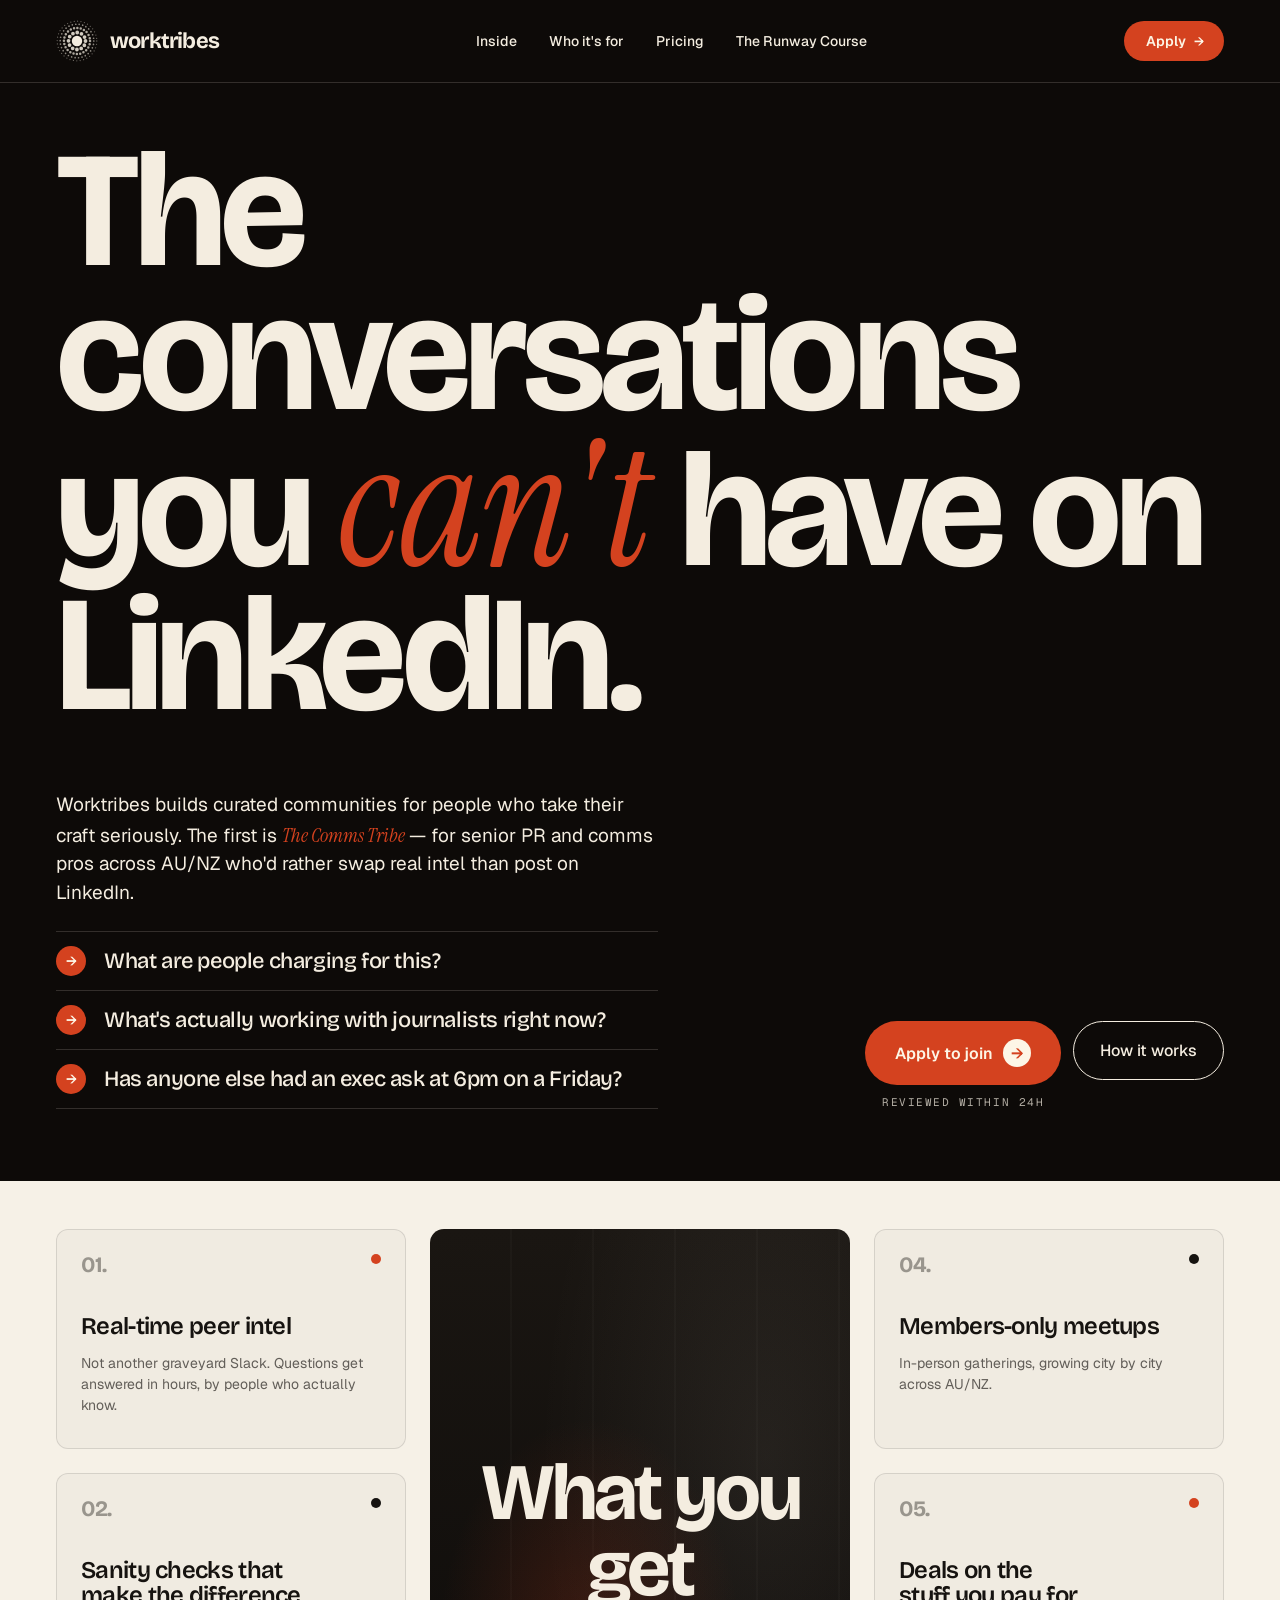
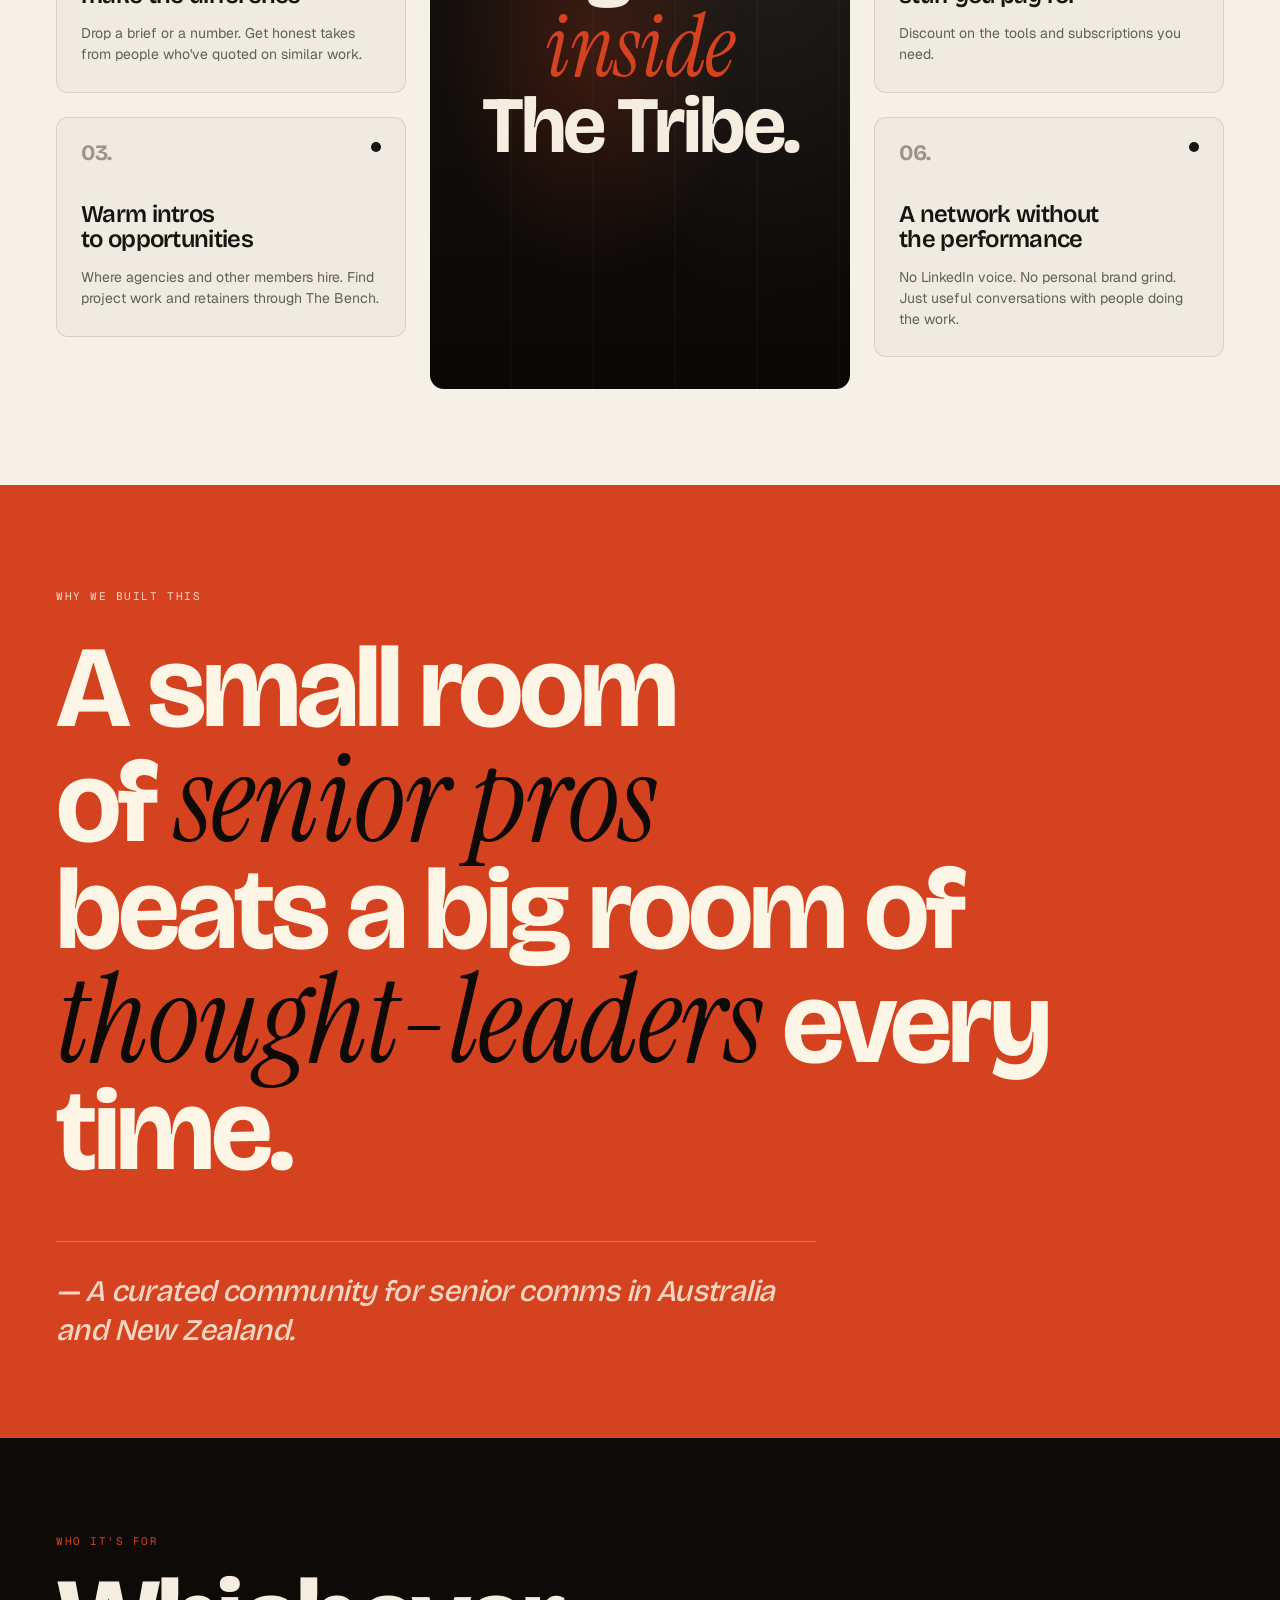
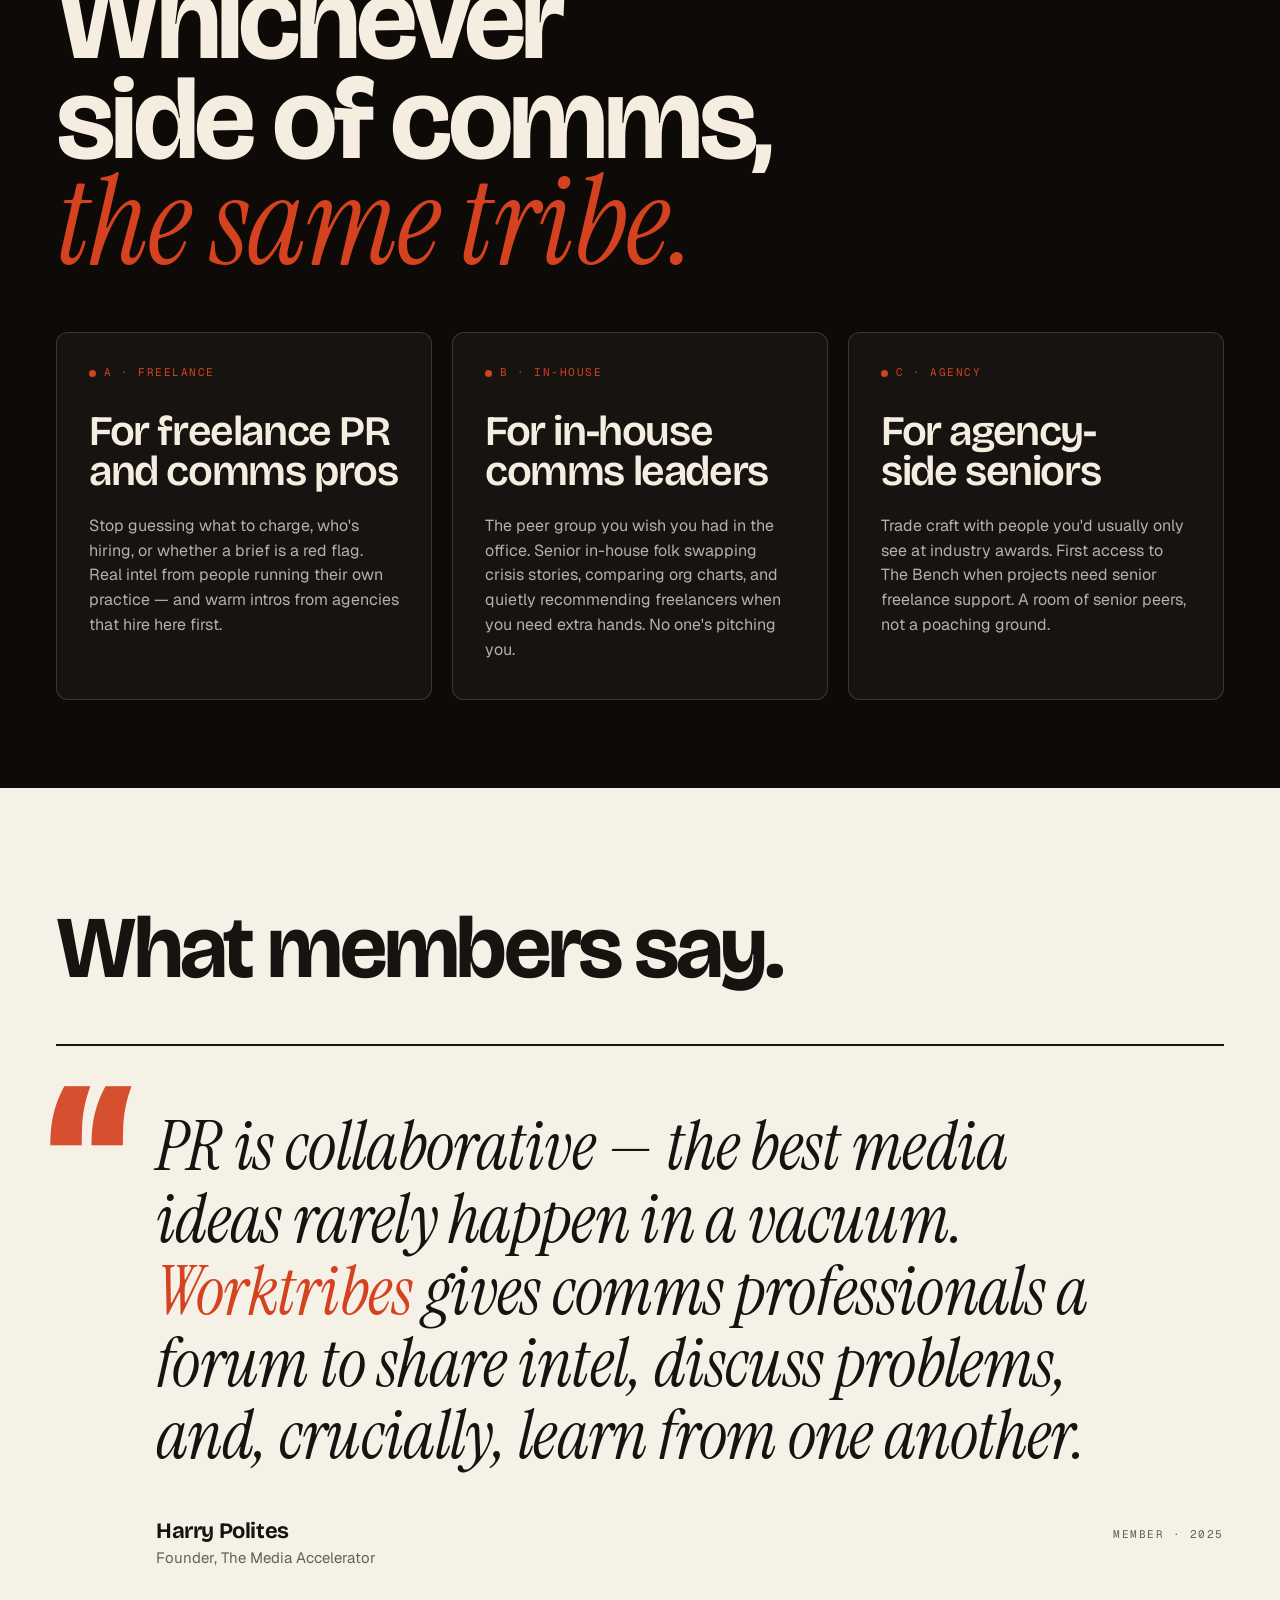
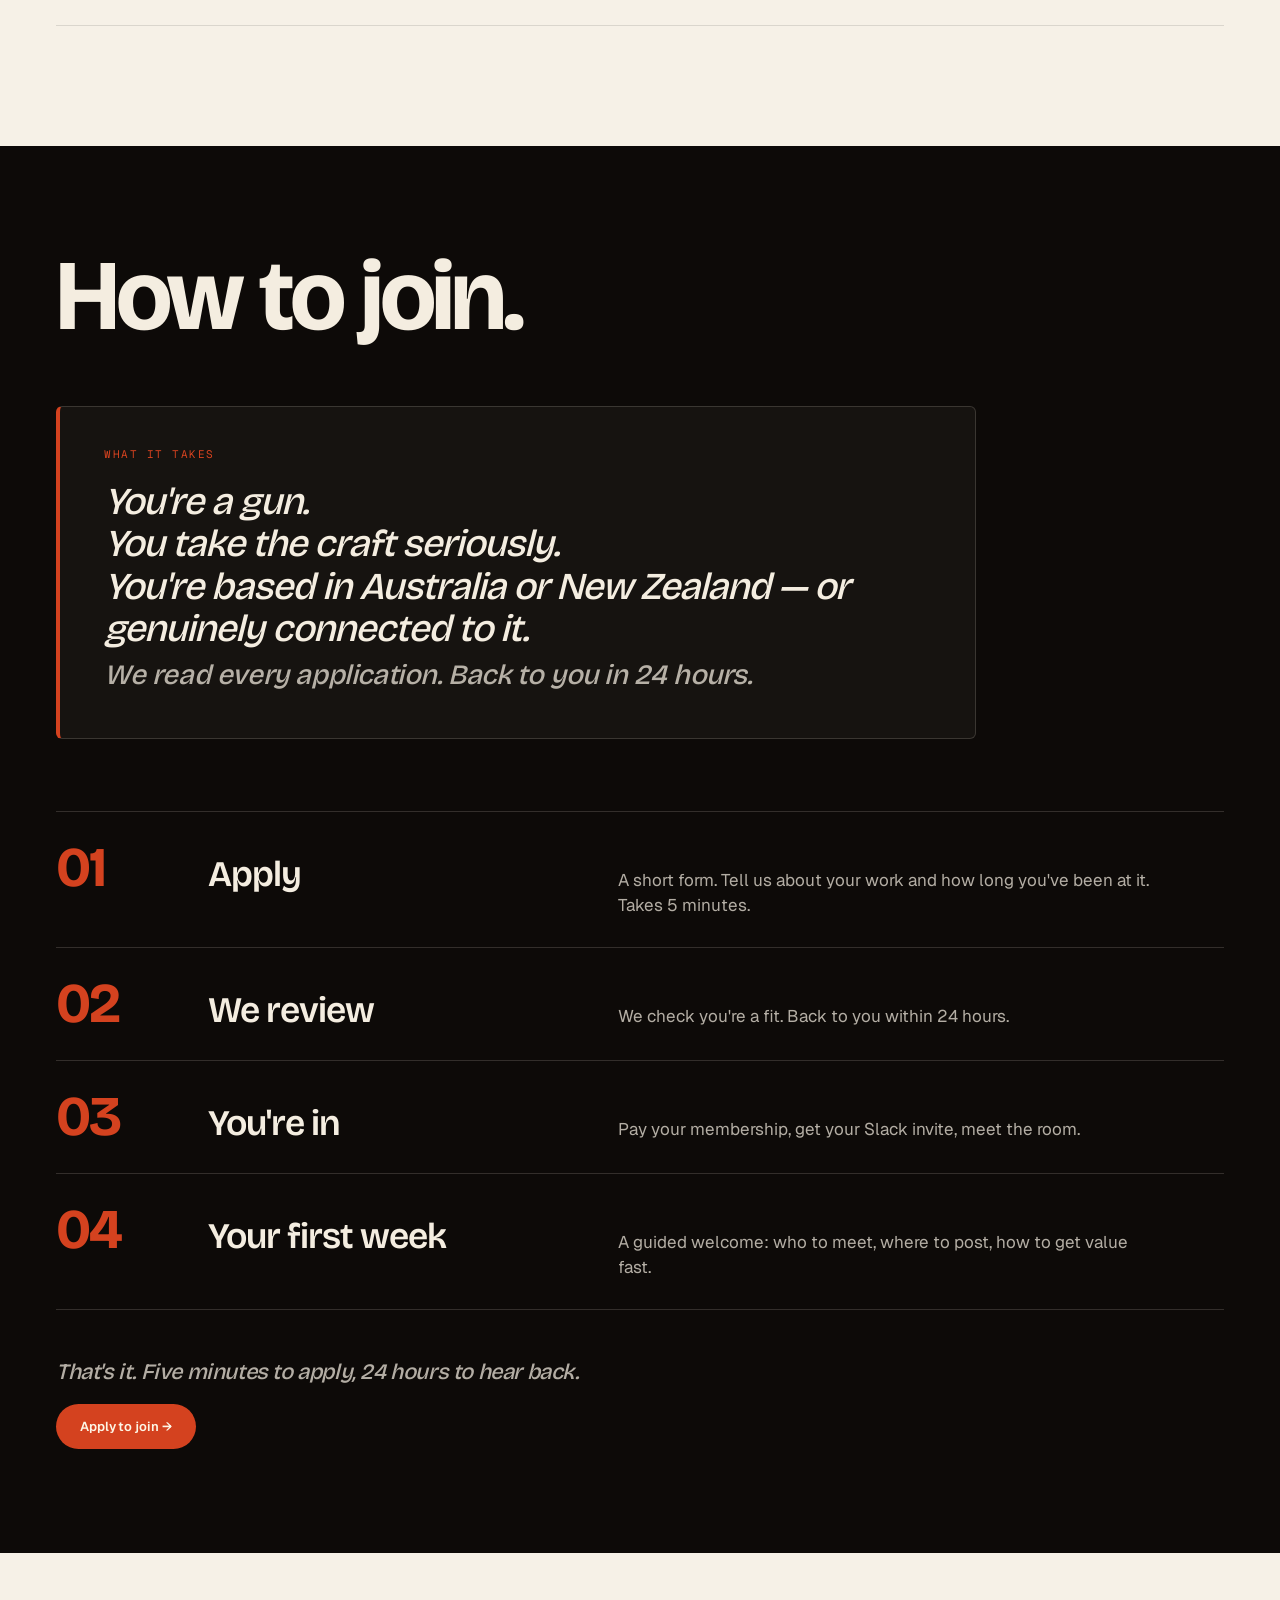
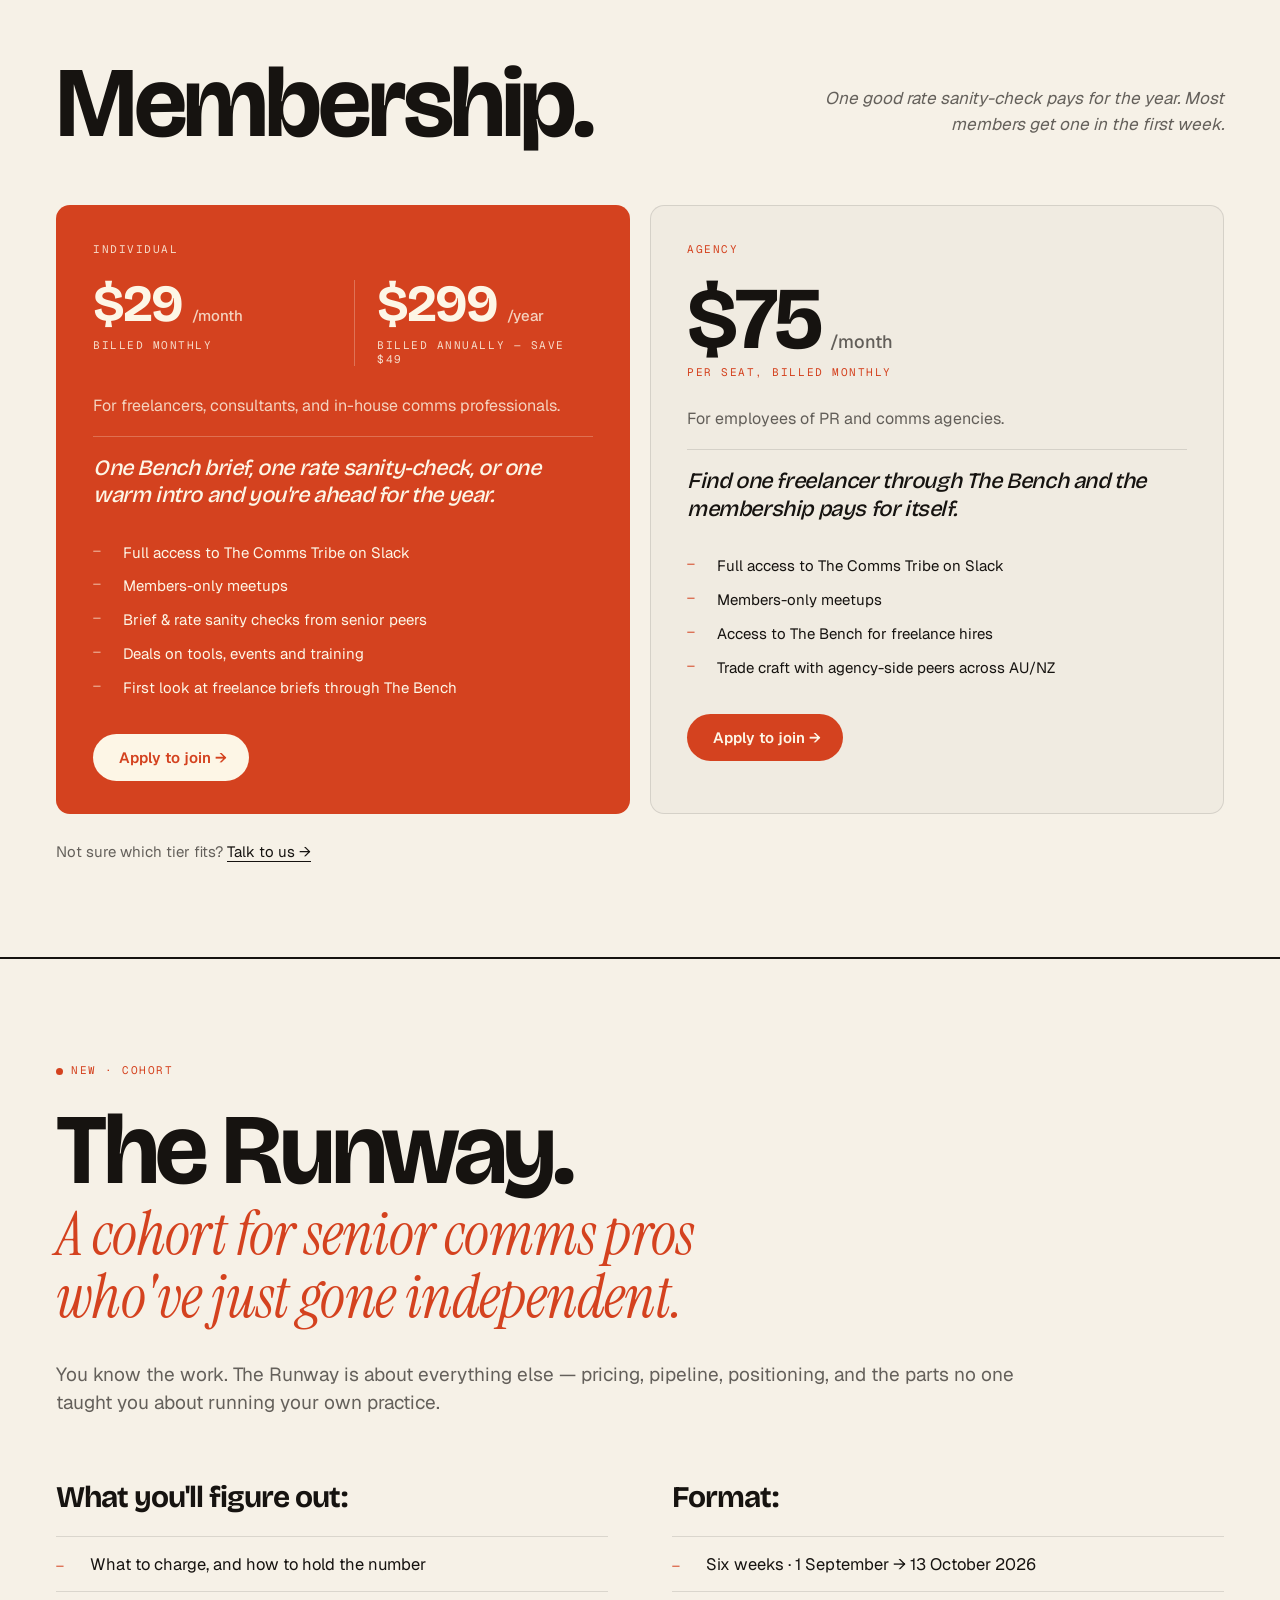
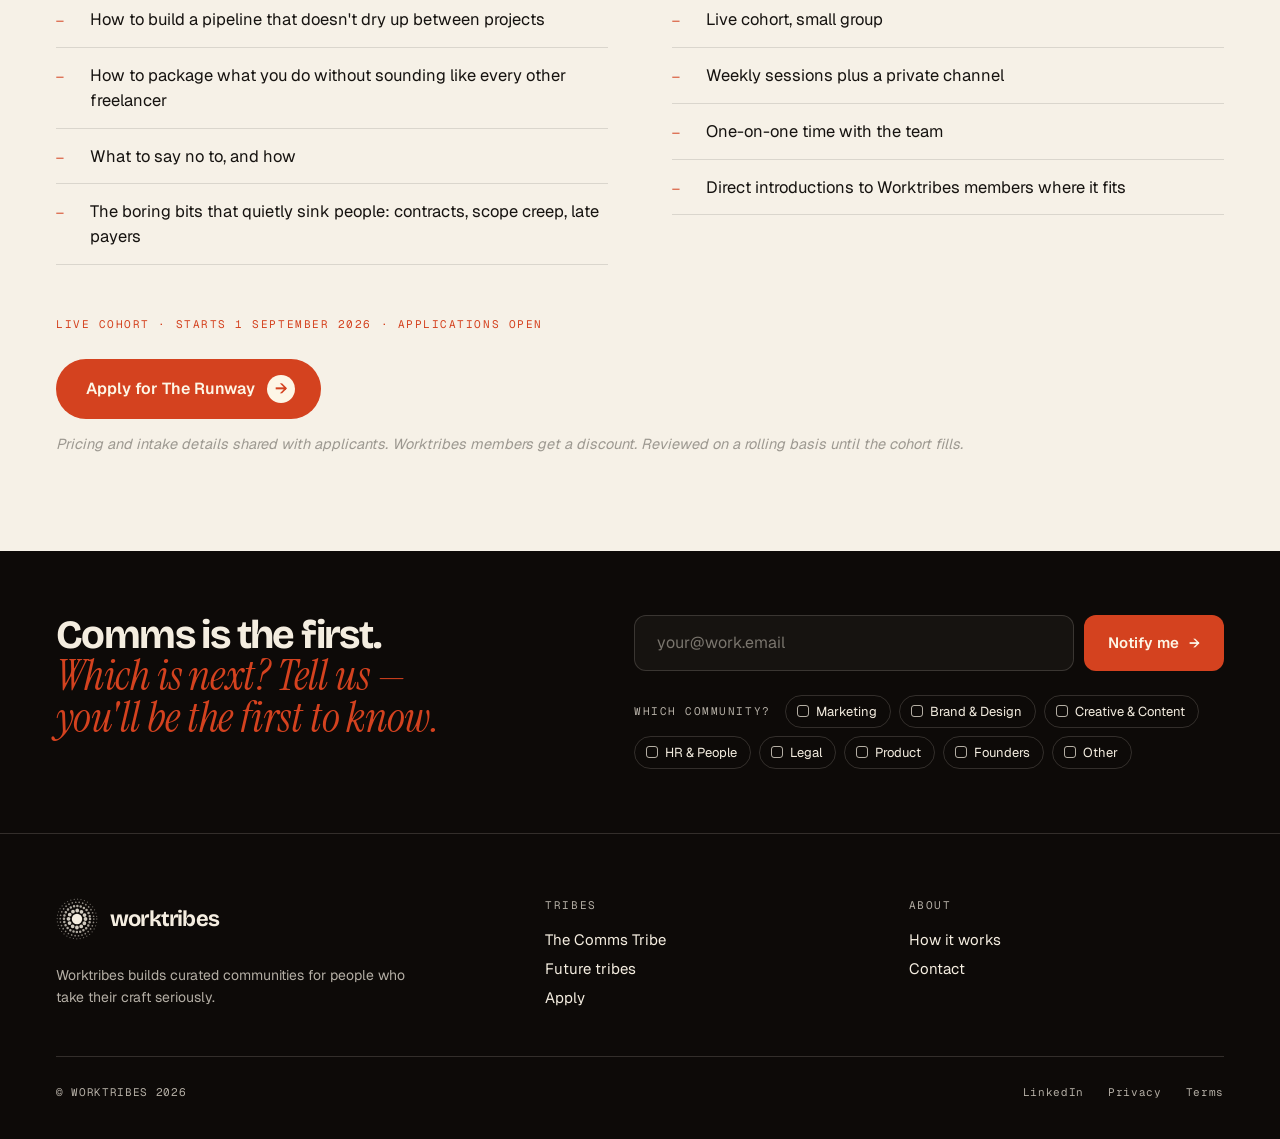
==== commit ac33862b: "Add dual Individual pricing; create noindexed /pay-individual and /pay-agency payment pages" ====
--- a/index.html
+++ b/index.html
@@ -279,11 +279,22 @@
       <div class="pricing-grid">
         <article class="price-card featured">
           <span class="mono">INDIVIDUAL</span>
-          <div class="price-row">
-            <span class="price-num">$299</span>
-            <span class="price-period">/year</span>
-          </div>
-          <span class="mono price-sub">$24.92 / month</span>
+          <div class="price-duo">
+            <div class="price-option">
+              <div class="price-row">
+                <span class="price-num">$29</span>
+                <span class="price-period">/month</span>
+              </div>
+              <span class="mono price-sub">Billed monthly</span>
+            </div>
+            <div class="price-option">
+              <div class="price-row">
+                <span class="price-num">$299</span>
+                <span class="price-period">/year</span>
+              </div>
+              <span class="mono price-sub">Billed annually — save $49</span>
+            </div>
+          </div>
           <p class="price-who">For freelancers, consultants, and in-house comms professionals.</p>
           <p class="price-pitch">One Bench brief, one rate sanity-check, or one warm intro and you're ahead for the year.</p>
           <ul class="price-bullets">
--- a/styles.css
+++ b/styles.css
@@ -753,6 +753,26 @@
   font-weight: 500;
 }
 .price-sub { color: var(--muted); margin-top: 6px; display: block; }
+
+/* Dual-pricing display (Individual tile) — monthly + annual as an equal choice */
+.price-duo {
+  display: grid;
+  grid-template-columns: 1fr 1fr;
+  gap: 22px;
+  margin-top: 24px;
+}
+.price-option { display: flex; flex-direction: column; }
+.price-option + .price-option {
+  padding-left: 22px;
+  border-left: 1px solid var(--border);
+}
+.price-card.featured .price-option + .price-option {
+  border-left-color: rgba(253, 246, 230, 0.28);
+}
+.price-duo .price-row { margin-top: 0; }
+.price-duo .price-num { font-size: 52px; line-height: 0.95; letter-spacing: -1.9px; }
+.price-duo .price-period { font-size: 15px; }
+.price-duo .price-sub { margin-top: 8px; }
 .price-who {
   font-family: var(--font-body);
   font-size: 16px;
@@ -1113,6 +1133,75 @@
 .footer-legal .links { display: flex; gap: 24px; }
 
 /* ============================================================
+   Pay pages (/pay-individual, /pay-agency) — post-application,
+   noindexed, reuse the shared nav / footer / type / surfaces.
+   ============================================================ */
+.pay {
+  padding: 96px 56px 120px;
+  min-height: 60vh;
+}
+.pay-wrap { max-width: 760px; margin: 0 auto; }
+.pay-kicker { color: var(--accent); margin-bottom: 24px; display: inline-block; }
+.pay-h1 {
+  font-family: var(--font-display);
+  font-weight: 700;
+  font-size: 72px;
+  line-height: 0.95;
+  letter-spacing: -2.6px;
+  color: var(--fg);
+  margin: 0;
+  text-wrap: balance;
+}
+.pay-h1 em { font-style: italic; font-weight: 400; color: var(--accent); }
+.pay-lead {
+  font-family: var(--font-body);
+  font-size: 19px;
+  line-height: 1.55;
+  color: var(--muted);
+  margin: 24px 0 0;
+  max-width: 620px;
+}
+.pay-embed { margin-top: 48px; }
+.pay-embed-placeholder {
+  border: 1px dashed var(--border);
+  border-radius: 14px;
+  background: var(--card);
+  padding: 48px 32px;
+  text-align: center;
+}
+.pay-embed-placeholder .mono { color: var(--accent); display: block; margin-bottom: 12px; }
+.pay-embed-placeholder p {
+  font-family: var(--font-body);
+  font-size: 15px;
+  line-height: 1.5;
+  color: var(--muted);
+  margin: 0 auto;
+  max-width: 440px;
+}
+.pay-member {
+  margin-top: 56px;
+  padding-top: 32px;
+  border-top: 1px solid var(--border);
+}
+.pay-member-h {
+  font-family: var(--font-display);
+  font-weight: 600;
+  font-size: 24px;
+  letter-spacing: -0.6px;
+  color: var(--fg);
+  margin: 0 0 12px;
+}
+.pay-member-link {
+  font-family: var(--font-body);
+  font-size: 16px;
+  font-weight: 500;
+  color: var(--fg);
+  text-decoration: underline;
+  text-underline-offset: 4px;
+  text-decoration-color: var(--accent);
+}
+
+/* ============================================================
    Mobile responsive — ≤ 768px stacks everything cleanly.
    ============================================================ */
 @media (max-width: 768px) {
@@ -1121,6 +1210,9 @@
   .inside { padding: 48px 24px 64px; }
   .nav { padding: 16px 20px; }
   .nav-links { display: none; }
+  .pay { padding: 56px 24px 80px; }
+  .pay-h1 { font-size: clamp(40px, 10vw, 56px); letter-spacing: -1.6px; }
+  .pay-lead { font-size: 17px; }
 
   .hero-h1 {
     font-size: clamp(40px, 11.5vw, 64px);
@@ -1141,6 +1233,9 @@
   .runway h2 { font-size: clamp(40px, 10vw, 60px); letter-spacing: -1.6px; }
   .runway-sub { font-size: clamp(26px, 7vw, 38px); letter-spacing: -1px; }
   .price-num { font-size: clamp(56px, 16vw, 72px); letter-spacing: -2px; }
+  .price-duo { gap: 16px; }
+  .price-option + .price-option { padding-left: 16px; }
+  .price-duo .price-num { font-size: clamp(34px, 9vw, 44px); letter-spacing: -1.4px; }
   .quote-text { font-size: clamp(24px, 6.8vw, 36px); letter-spacing: -1px; }
   .pull-quote blockquote { padding-left: 0; }
   .quote-mark { font-size: clamp(140px, 38vw, 200px); top: 8px; left: 0; }
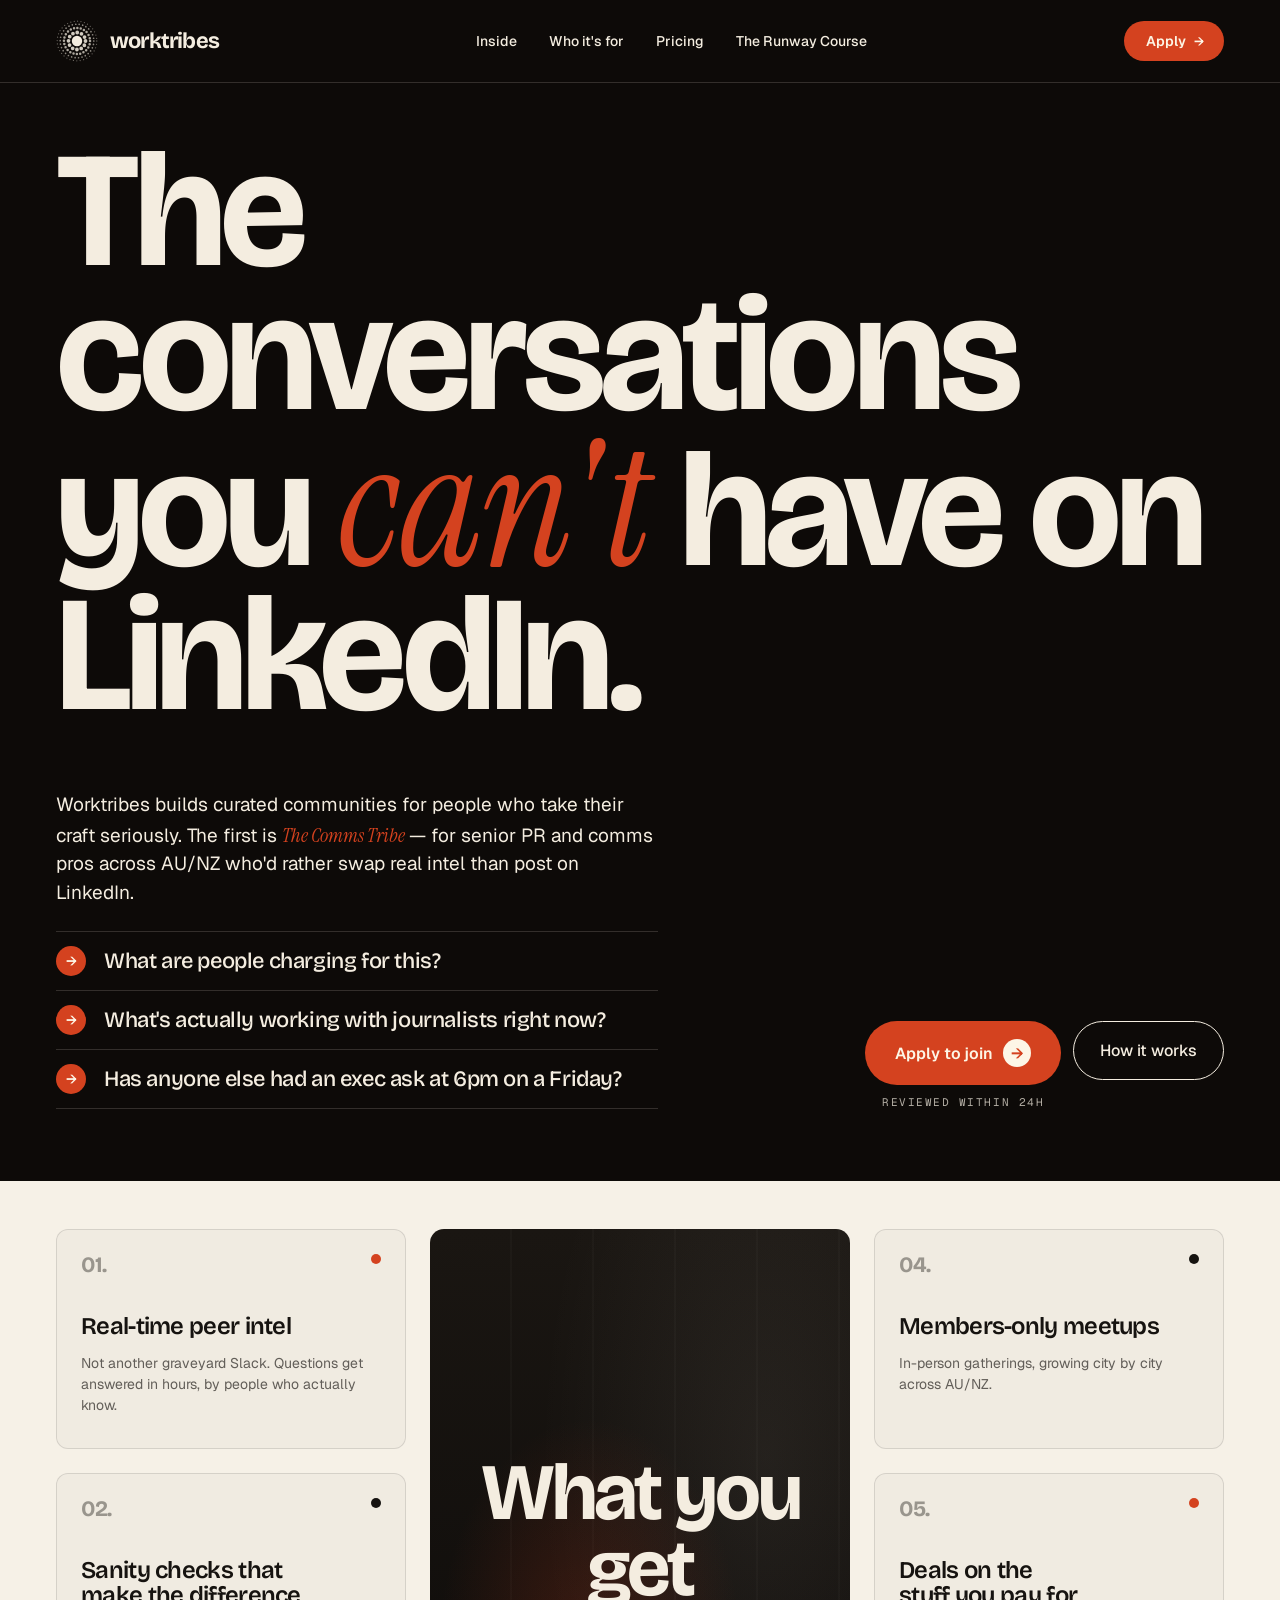
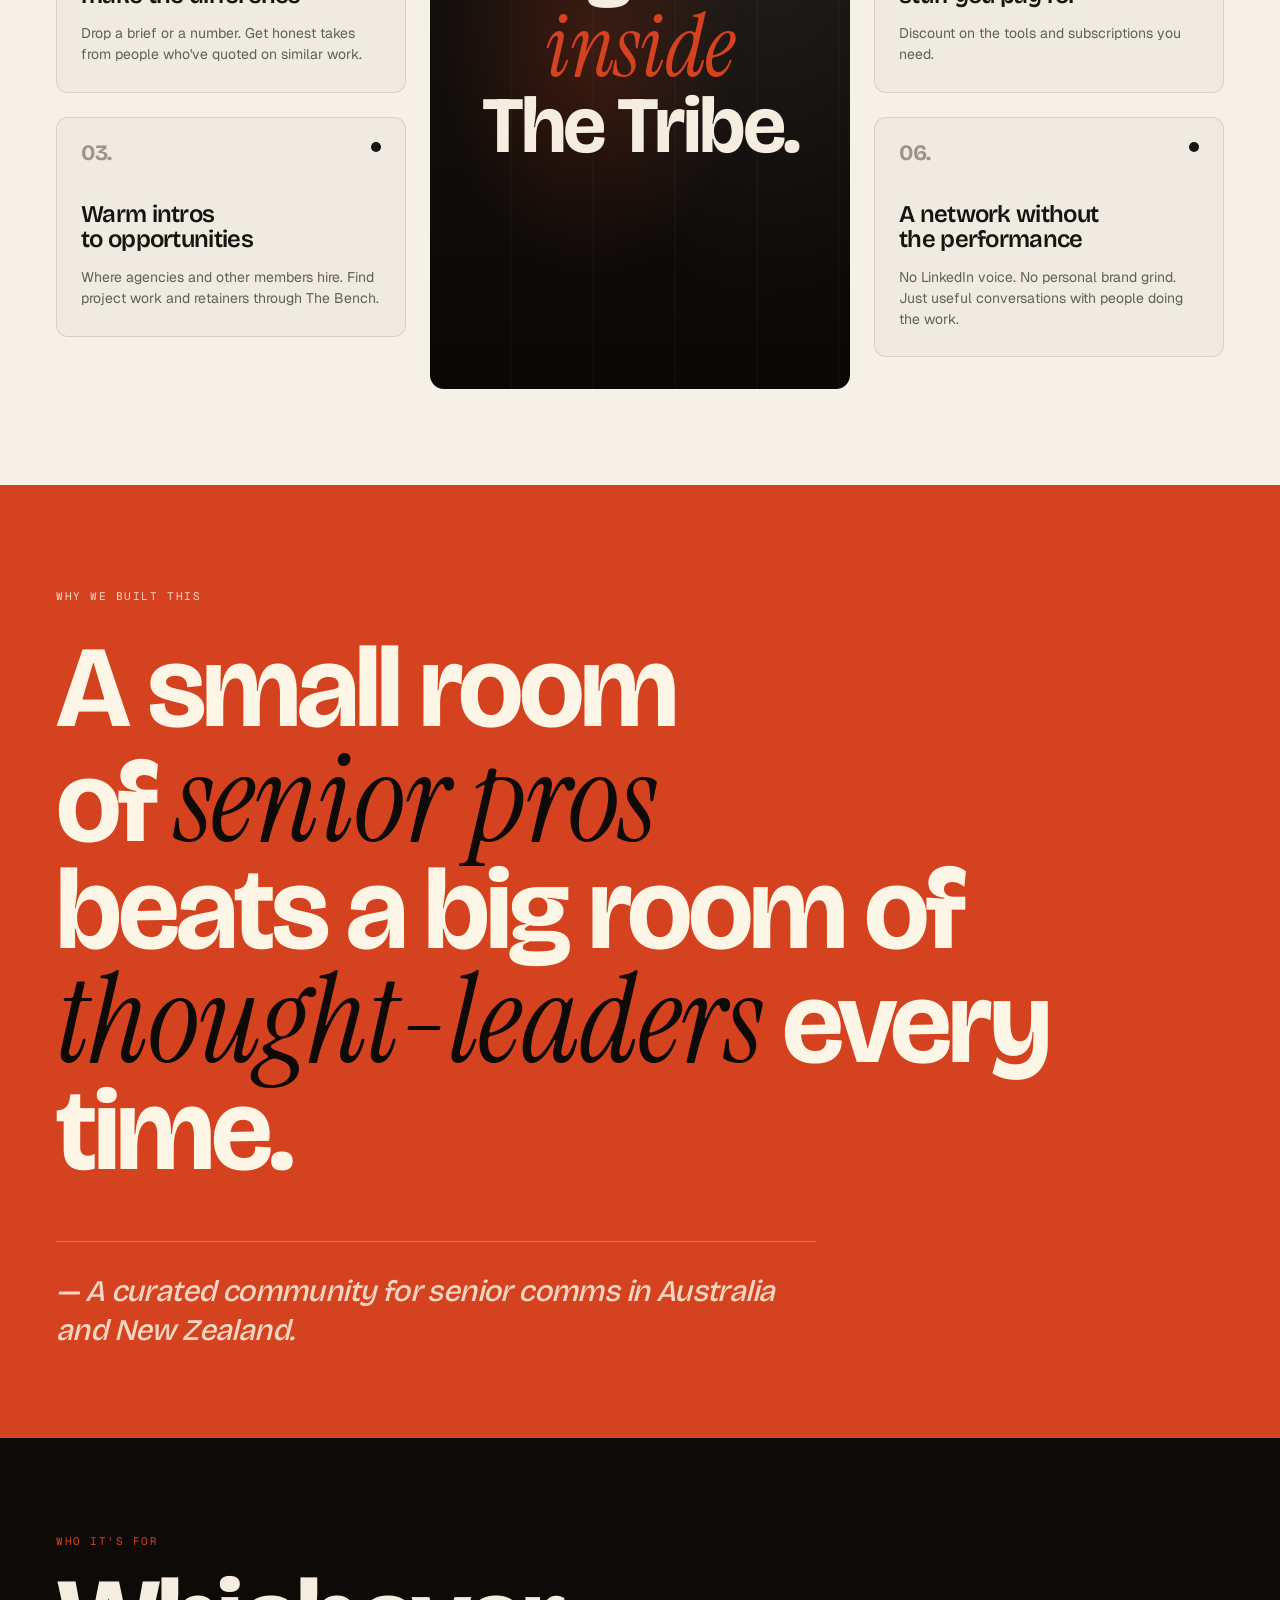
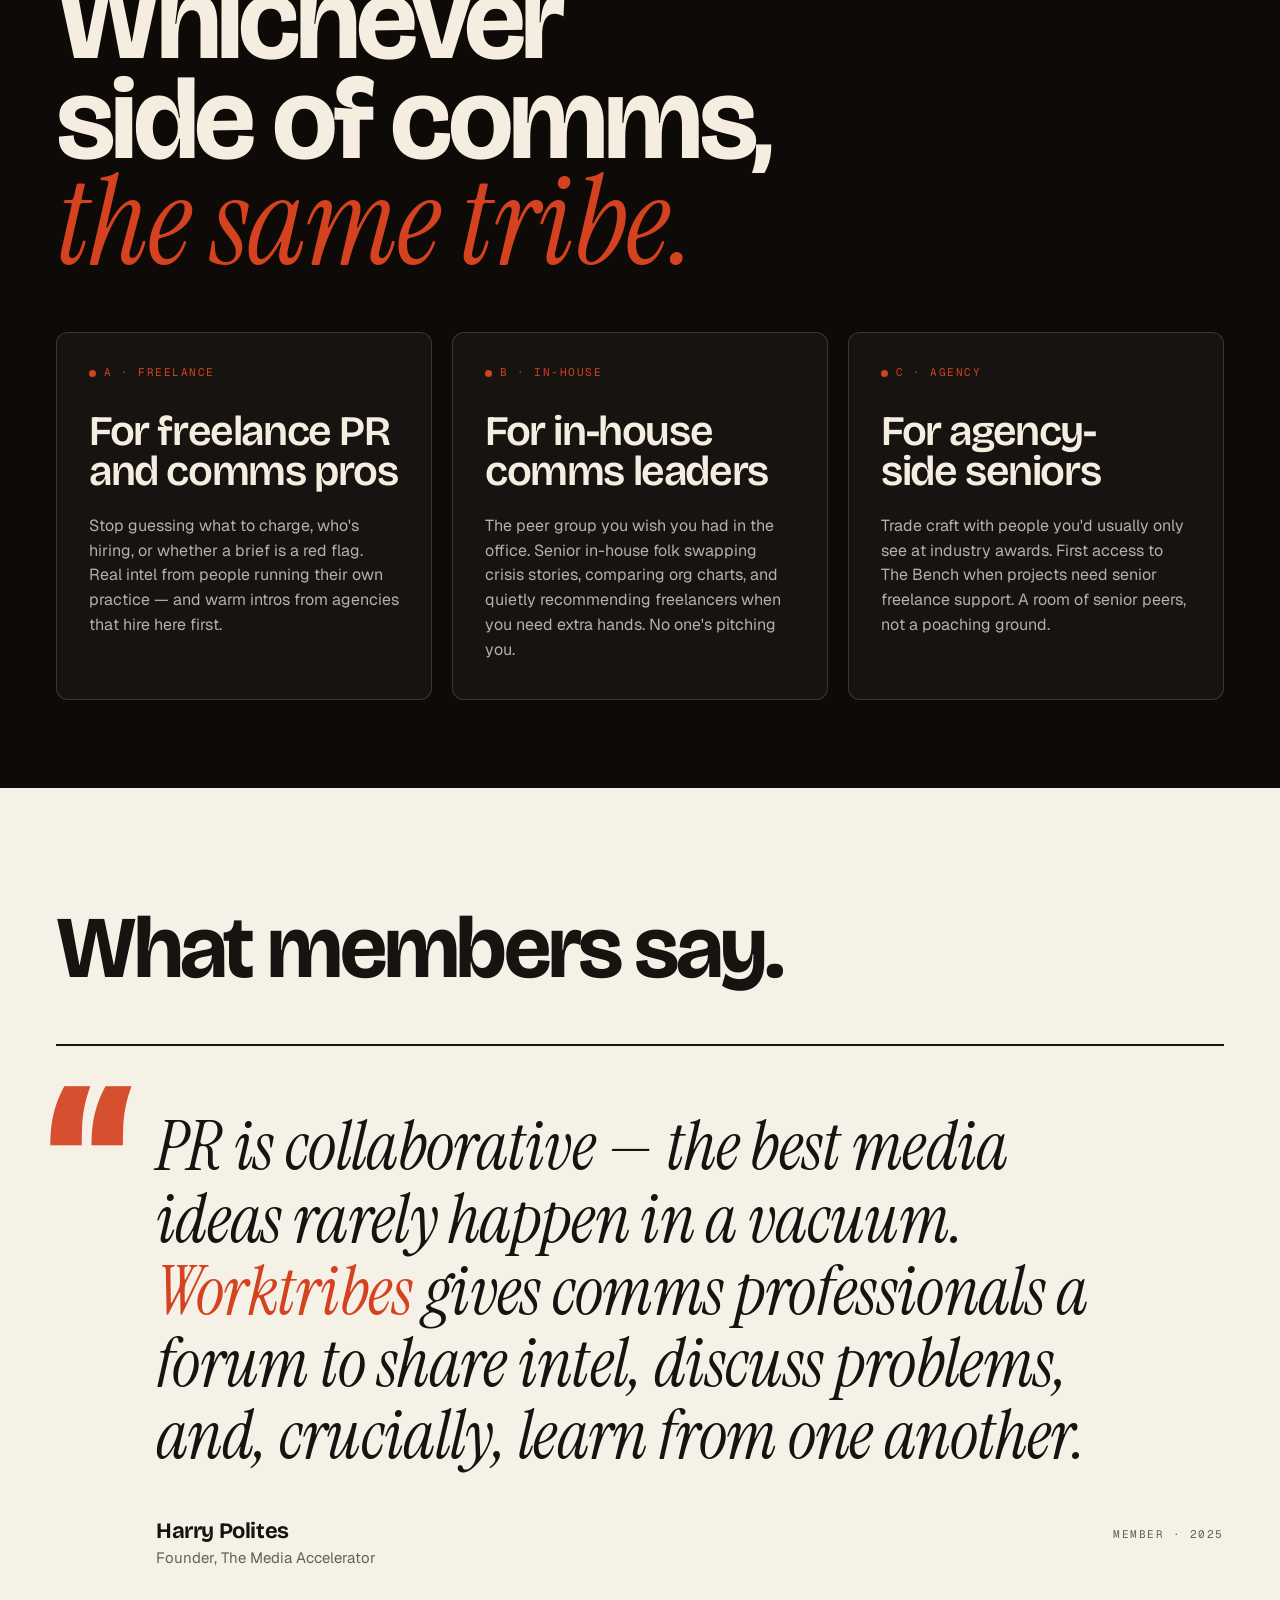
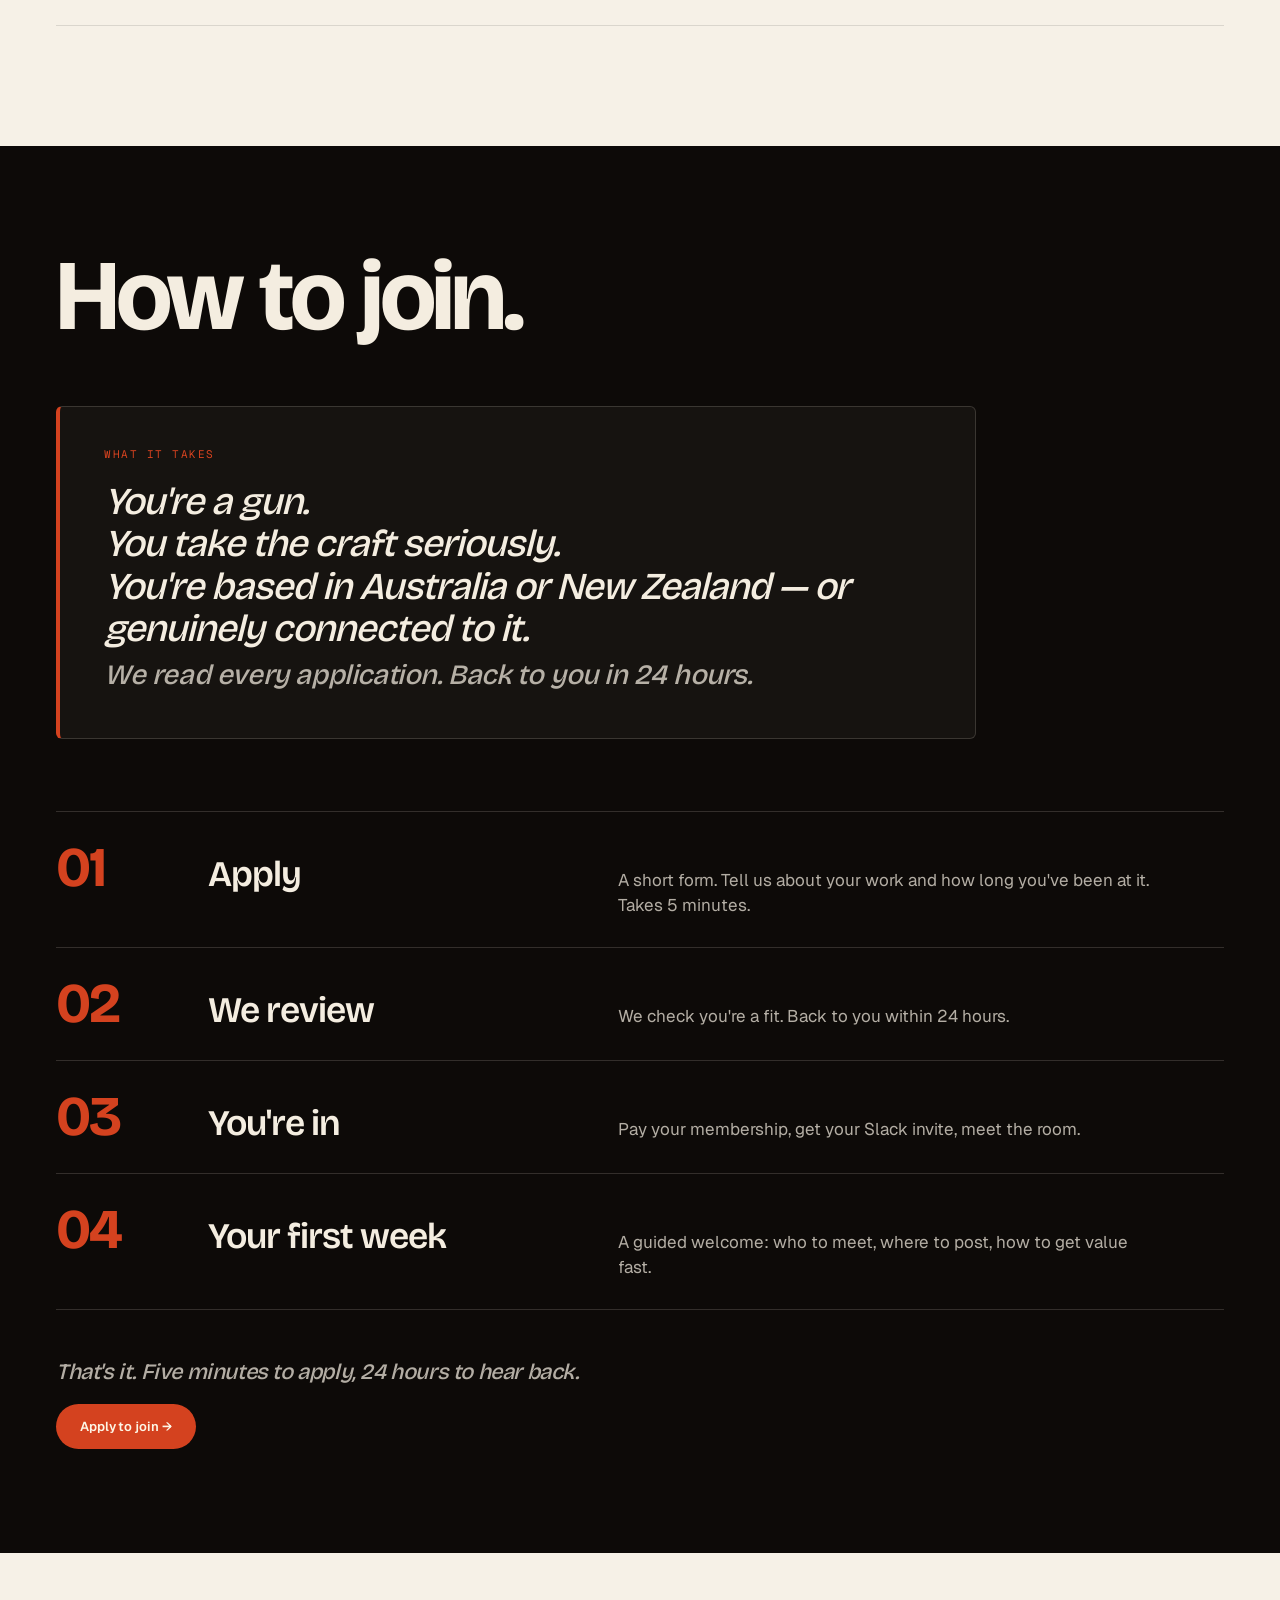
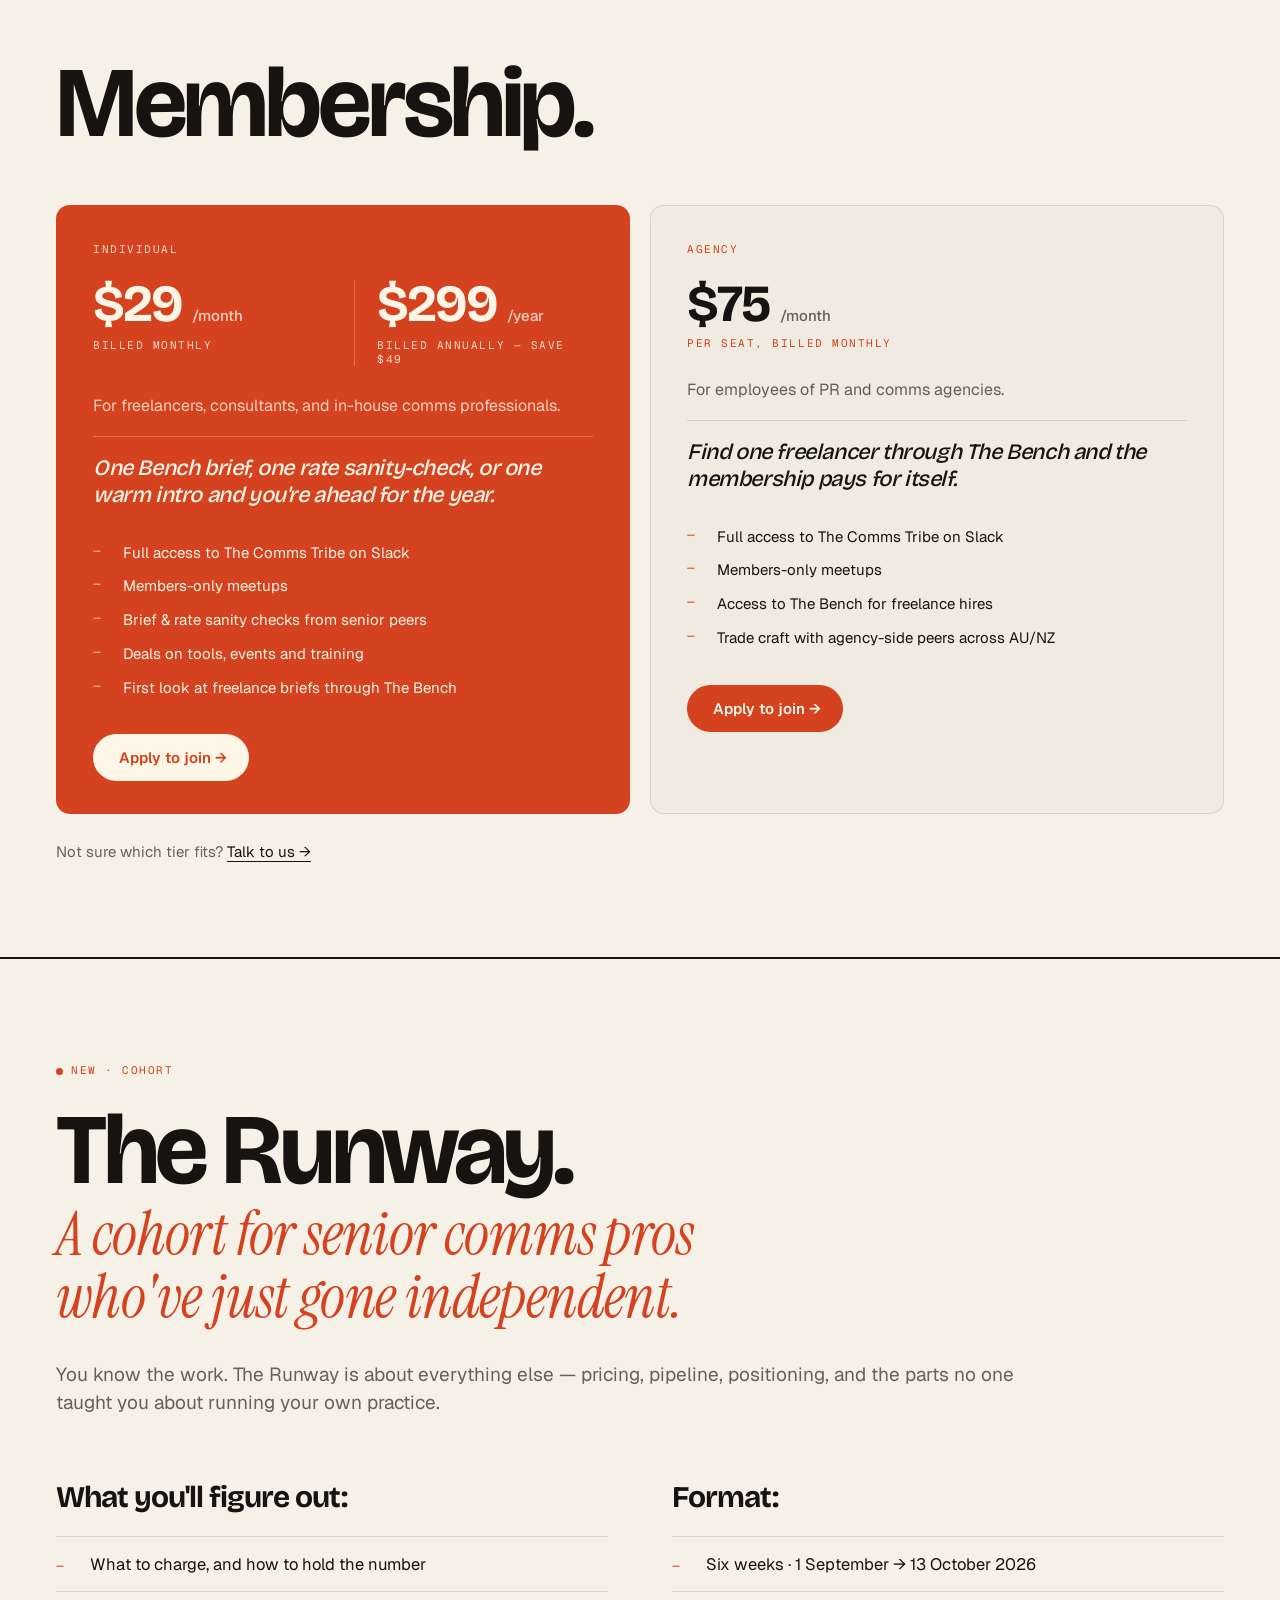
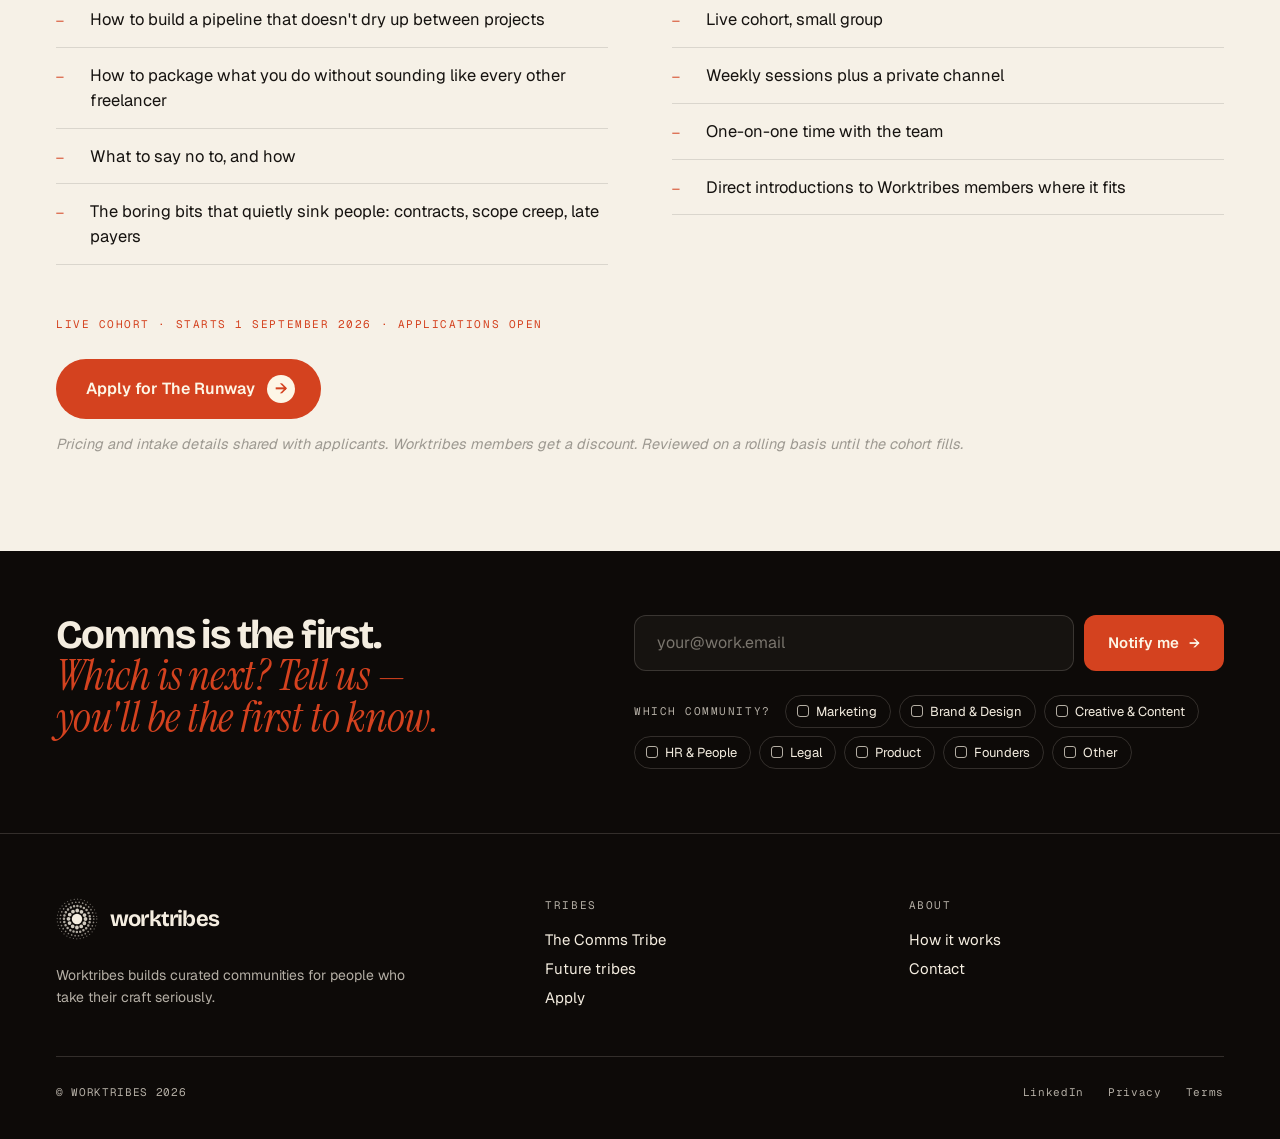
==== commit 794039a0: "Remove rate sanity-check aside copy from Membership section" ====
--- a/index.html
+++ b/index.html
@@ -271,9 +271,6 @@
         <div>
           <h2>Membership.</h2>
         </div>
-        <p class="pricing-aside">
-          One good rate sanity-check pays for the year. Most members get one in the first week.
-        </p>
       </div>
 
       <div class="pricing-grid">
--- a/styles.css
+++ b/styles.css
@@ -741,14 +741,14 @@
 .price-num {
   font-family: var(--font-display);
   font-weight: 700;
-  font-size: 88px;
-  line-height: 0.9;
-  letter-spacing: -3.2px;
+  font-size: 52px;
+  line-height: 0.95;
+  letter-spacing: -1.9px;
   color: var(--fg);
 }
 .price-period {
   font-family: var(--font-body);
-  font-size: 18px;
+  font-size: 15px;
   color: var(--muted);
   font-weight: 500;
 }
@@ -770,8 +770,6 @@
   border-left-color: rgba(253, 246, 230, 0.28);
 }
 .price-duo .price-row { margin-top: 0; }
-.price-duo .price-num { font-size: 52px; line-height: 0.95; letter-spacing: -1.9px; }
-.price-duo .price-period { font-size: 15px; }
 .price-duo .price-sub { margin-top: 8px; }
 .price-who {
   font-family: var(--font-body);
@@ -1141,6 +1139,18 @@
   min-height: 60vh;
 }
 .pay-wrap { max-width: 760px; margin: 0 auto; }
+/* Split layout (pay-individual): intro text left, embed right on desktop.
+   The embed column is intentionally wider so Stripe's pricing table has room
+   to render its full side-by-side plan cards rather than the compact toggle. */
+.pay-wrap--split { max-width: 1240px; }
+.pay-grid {
+  display: grid;
+  grid-template-columns: 0.8fr 1.2fr;
+  gap: 56px;
+  align-items: start;
+}
+.pay-grid .pay-embed { margin-top: 0; }
+.pay-grid .pay-lead { margin-bottom: 0; }
 .pay-kicker { color: var(--accent); margin-bottom: 24px; display: inline-block; }
 .pay-h1 {
   font-family: var(--font-display);
@@ -1213,6 +1223,7 @@
   .pay { padding: 56px 24px 80px; }
   .pay-h1 { font-size: clamp(40px, 10vw, 56px); letter-spacing: -1.6px; }
   .pay-lead { font-size: 17px; }
+  .pay-grid { grid-template-columns: 1fr; gap: 40px; }
 
   .hero-h1 {
     font-size: clamp(40px, 11.5vw, 64px);
@@ -1232,10 +1243,9 @@
   .pricing h2,
   .runway h2 { font-size: clamp(40px, 10vw, 60px); letter-spacing: -1.6px; }
   .runway-sub { font-size: clamp(26px, 7vw, 38px); letter-spacing: -1px; }
-  .price-num { font-size: clamp(56px, 16vw, 72px); letter-spacing: -2px; }
+  .price-num { font-size: clamp(36px, 9vw, 46px); letter-spacing: -1.4px; }
   .price-duo { gap: 16px; }
   .price-option + .price-option { padding-left: 16px; }
-  .price-duo .price-num { font-size: clamp(34px, 9vw, 44px); letter-spacing: -1.4px; }
   .quote-text { font-size: clamp(24px, 6.8vw, 36px); letter-spacing: -1px; }
   .pull-quote blockquote { padding-left: 0; }
   .quote-mark { font-size: clamp(140px, 38vw, 200px); top: 8px; left: 0; }
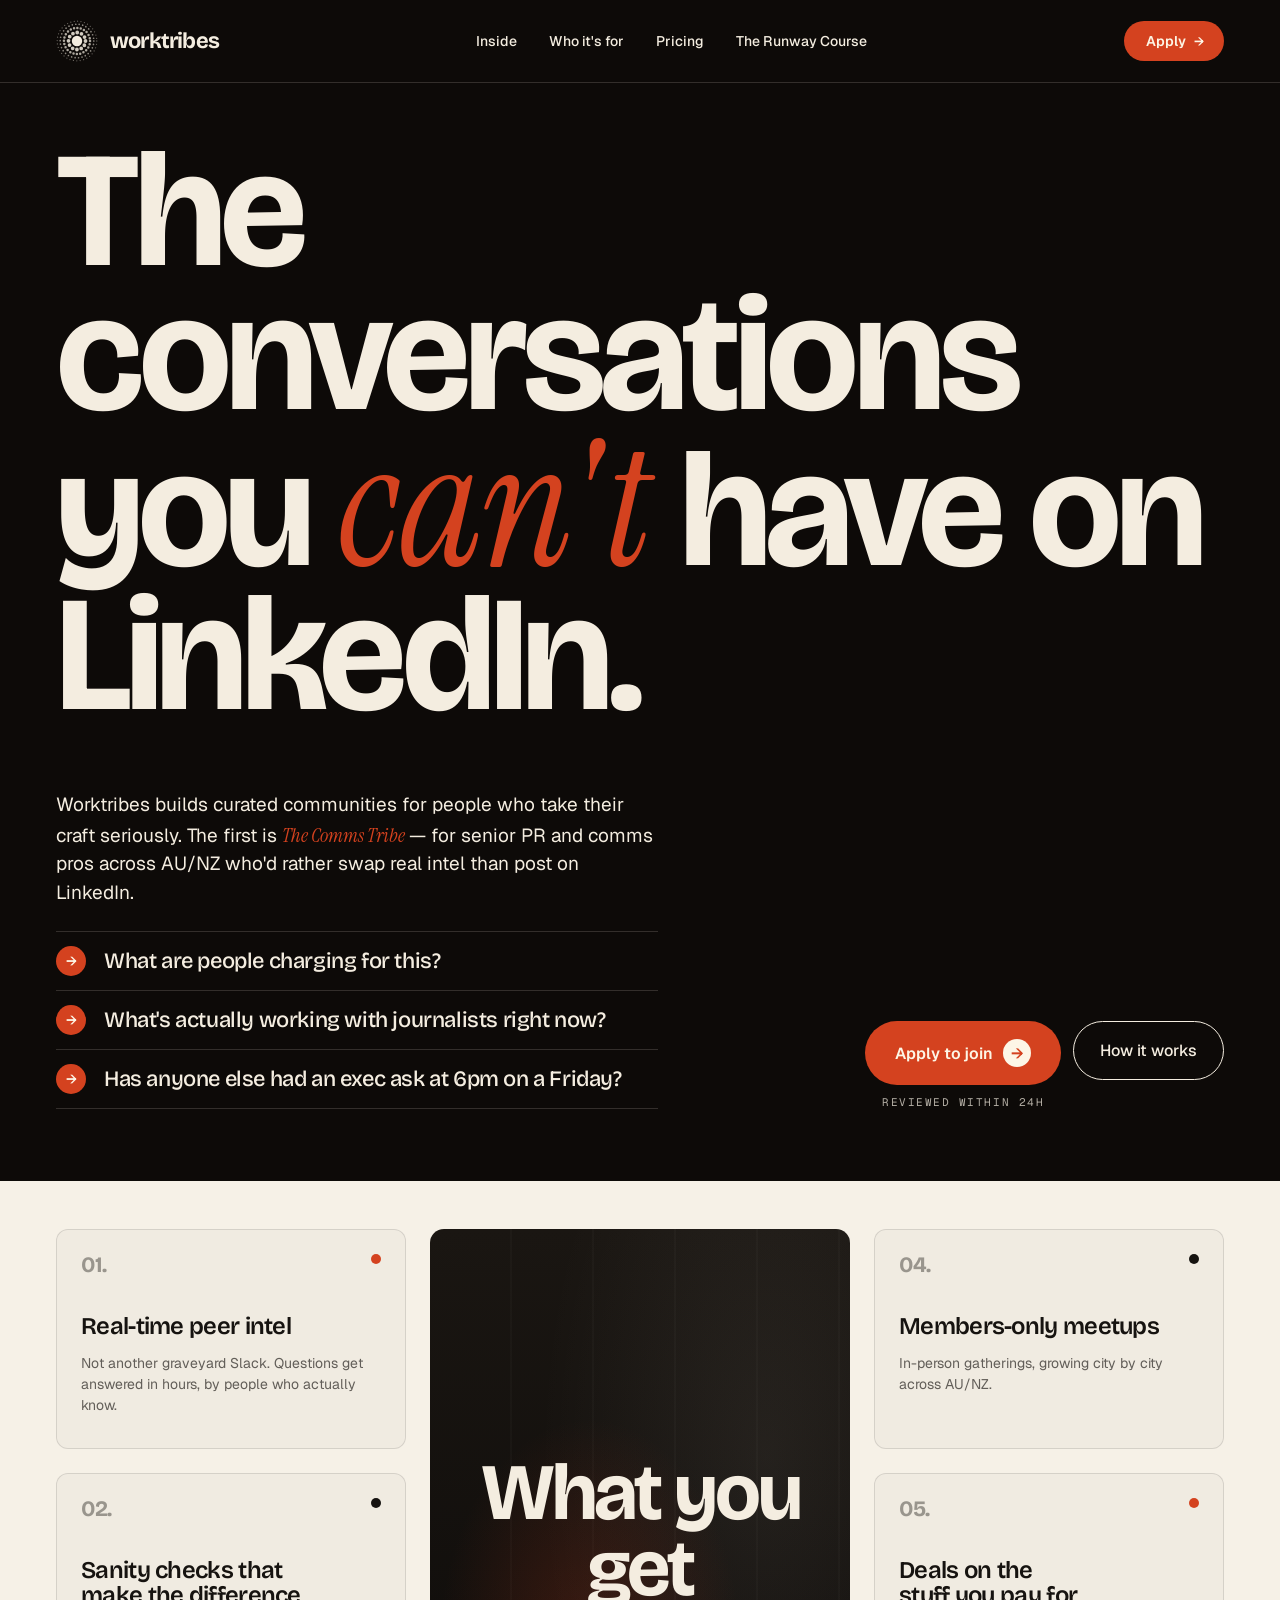
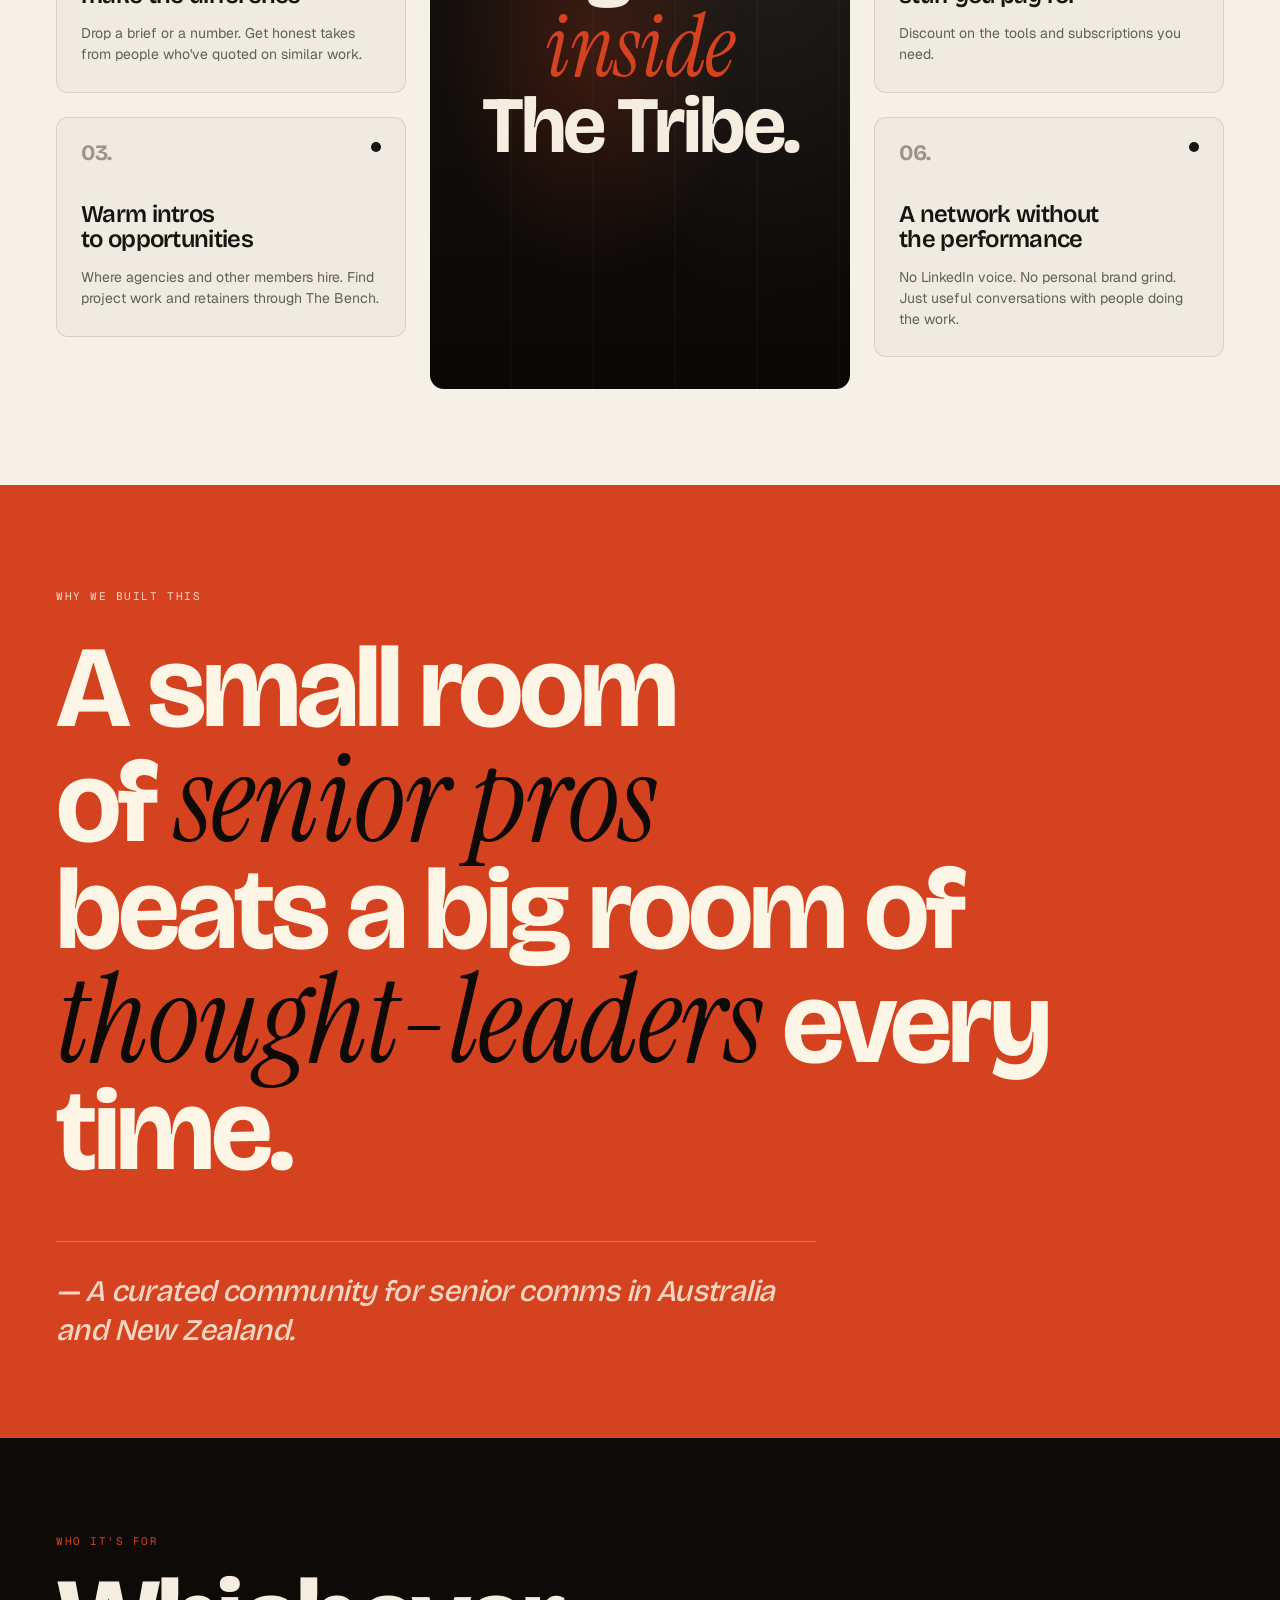
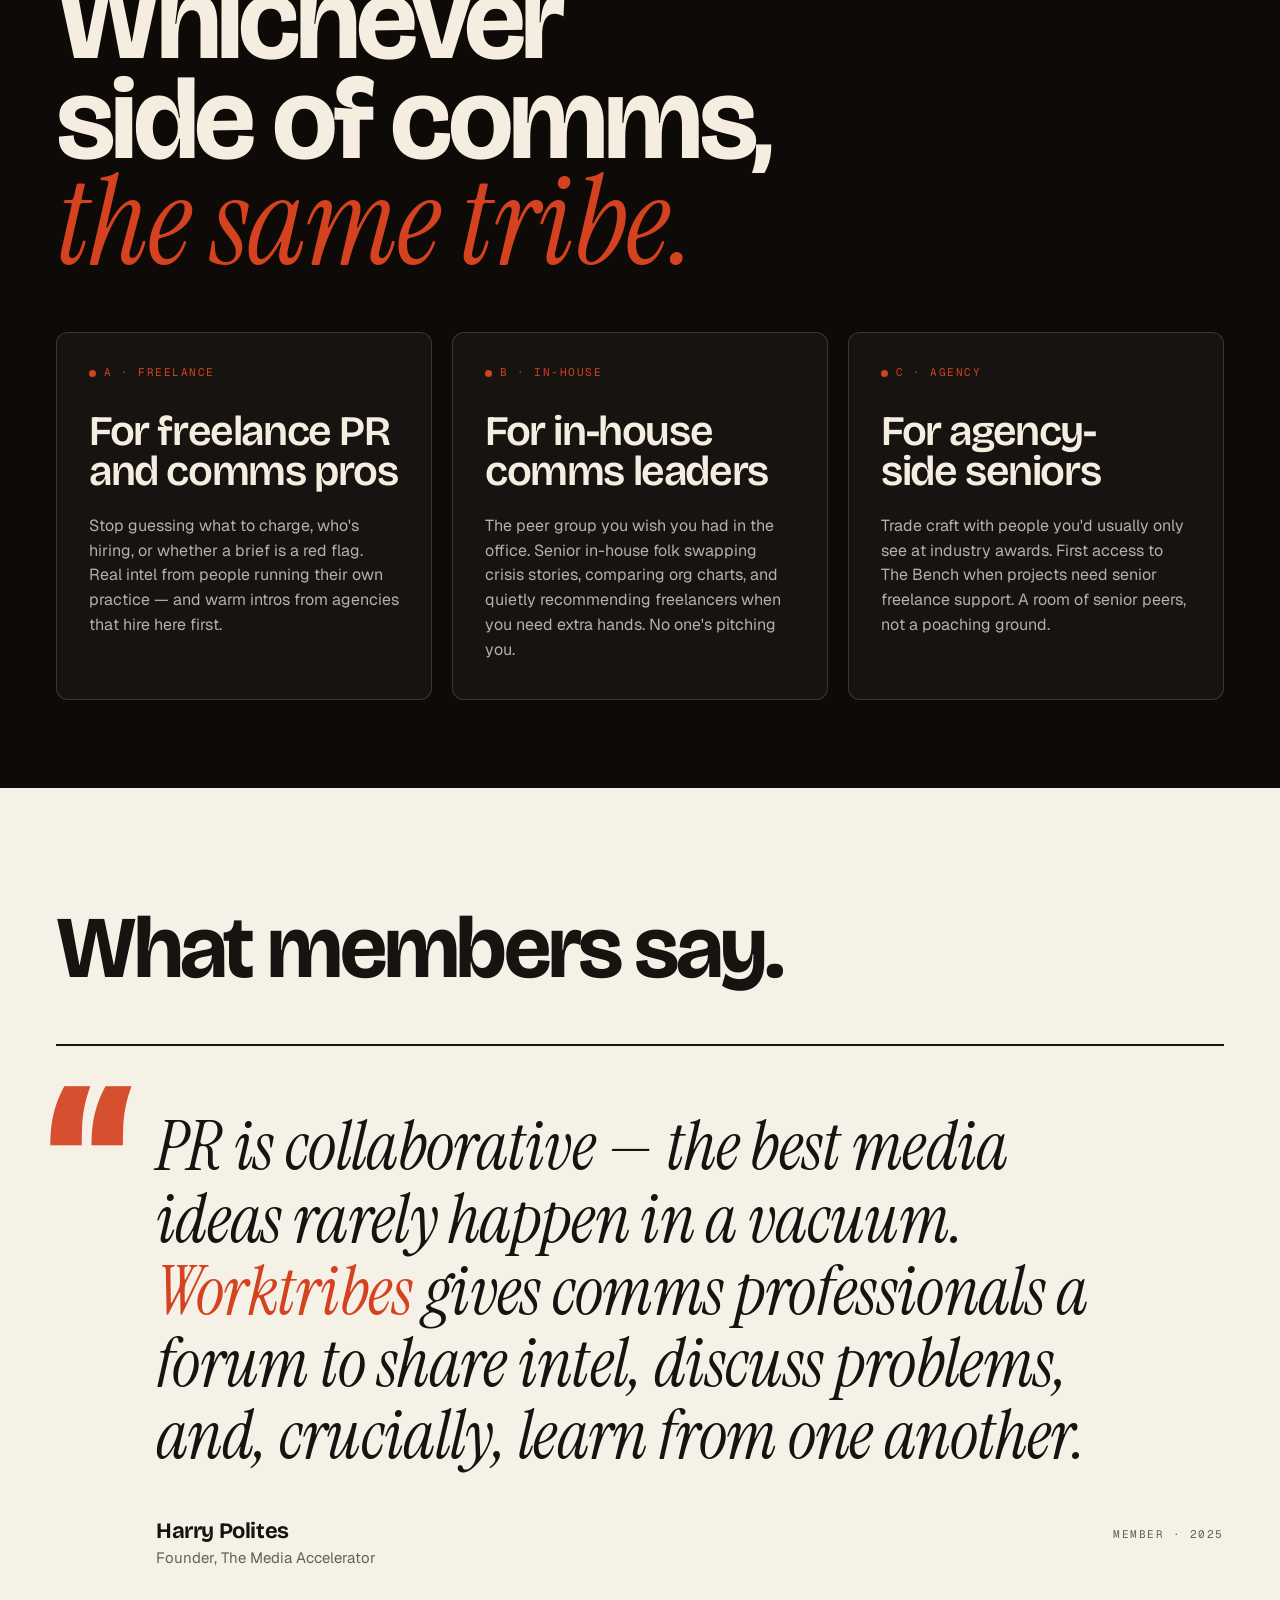
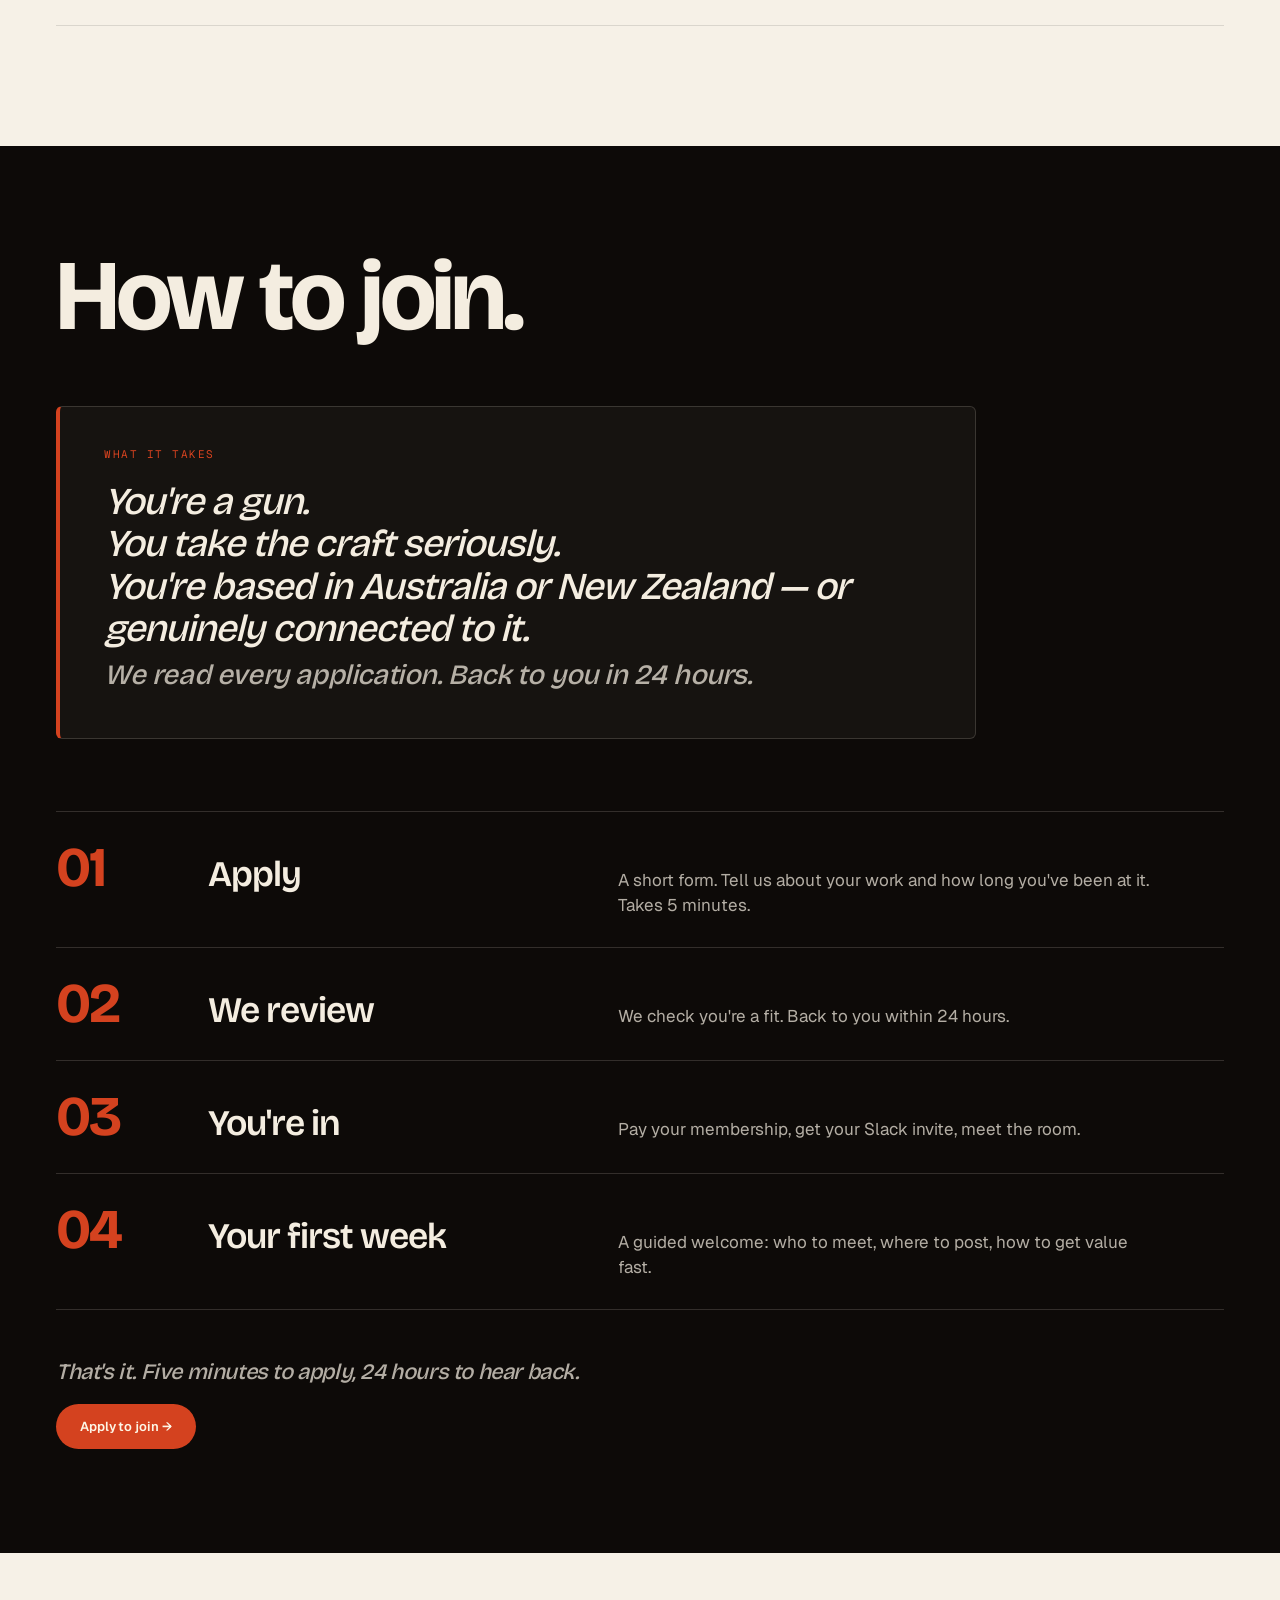
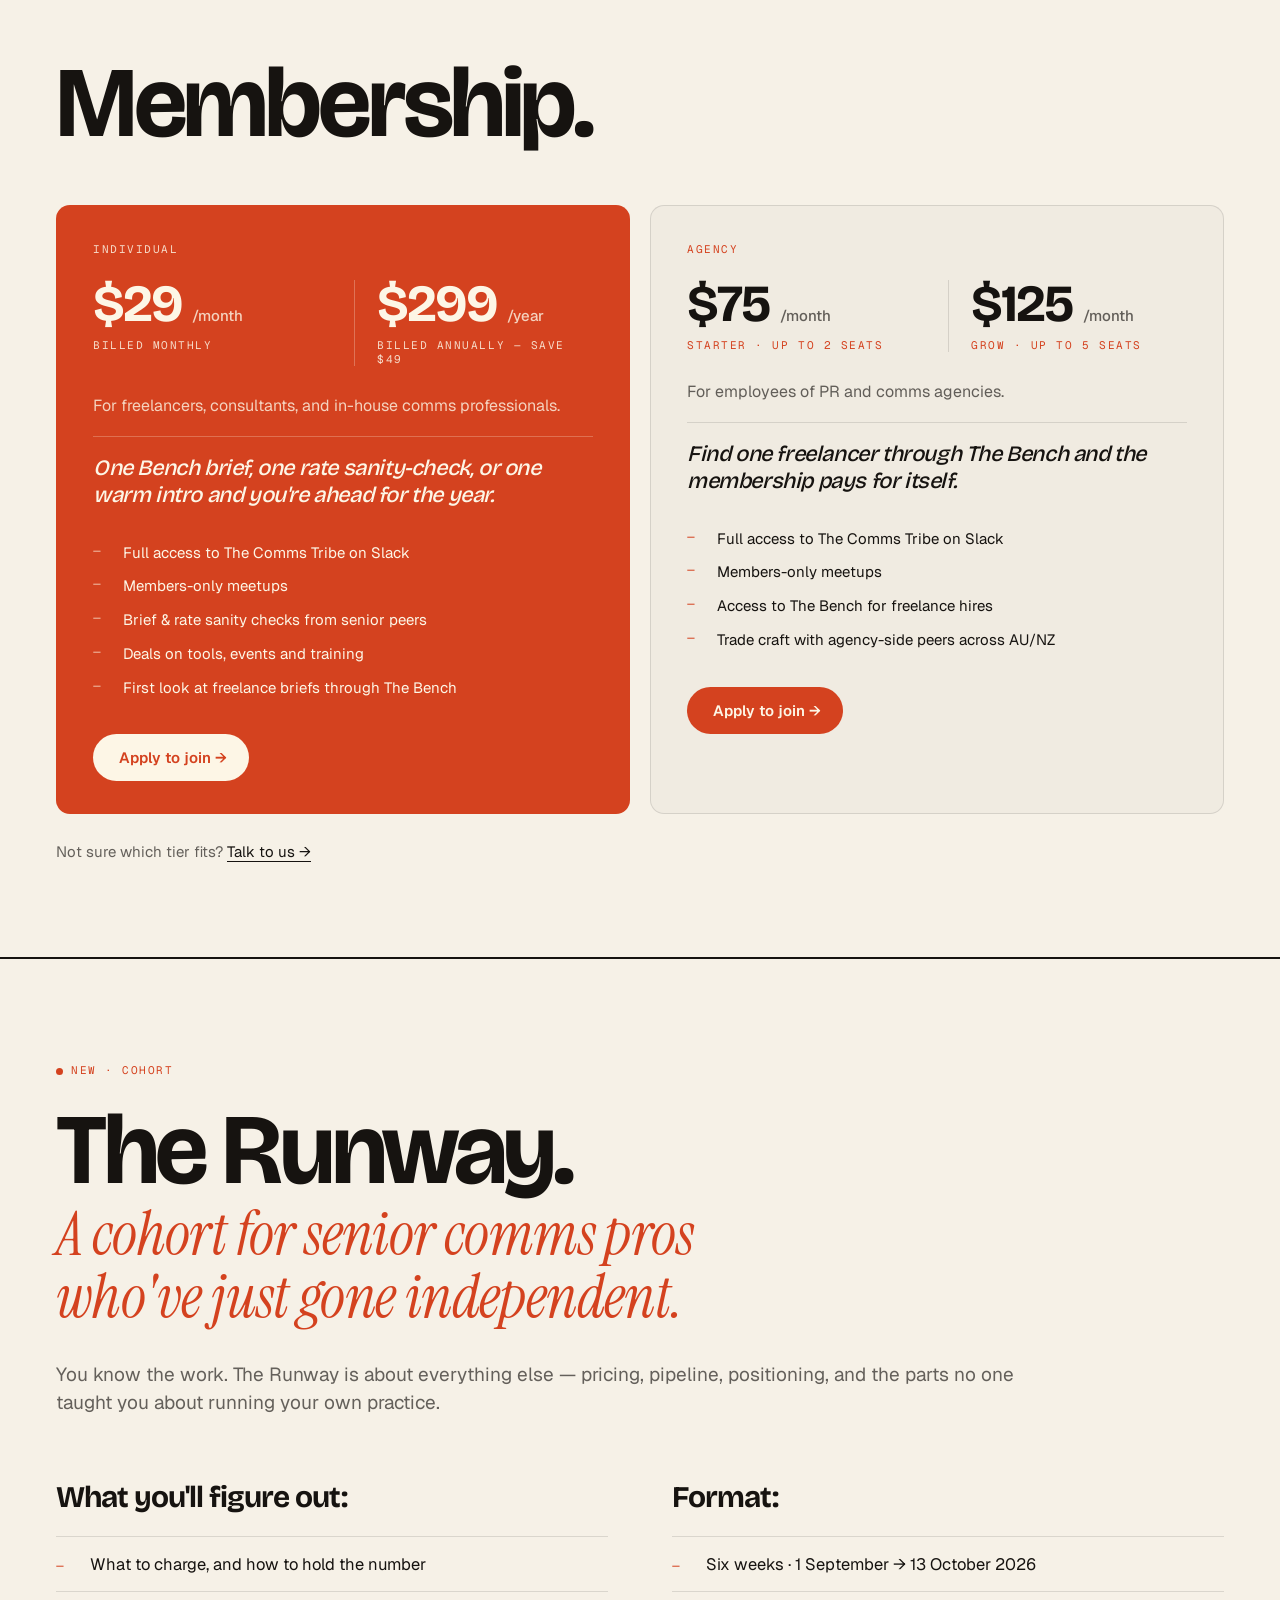
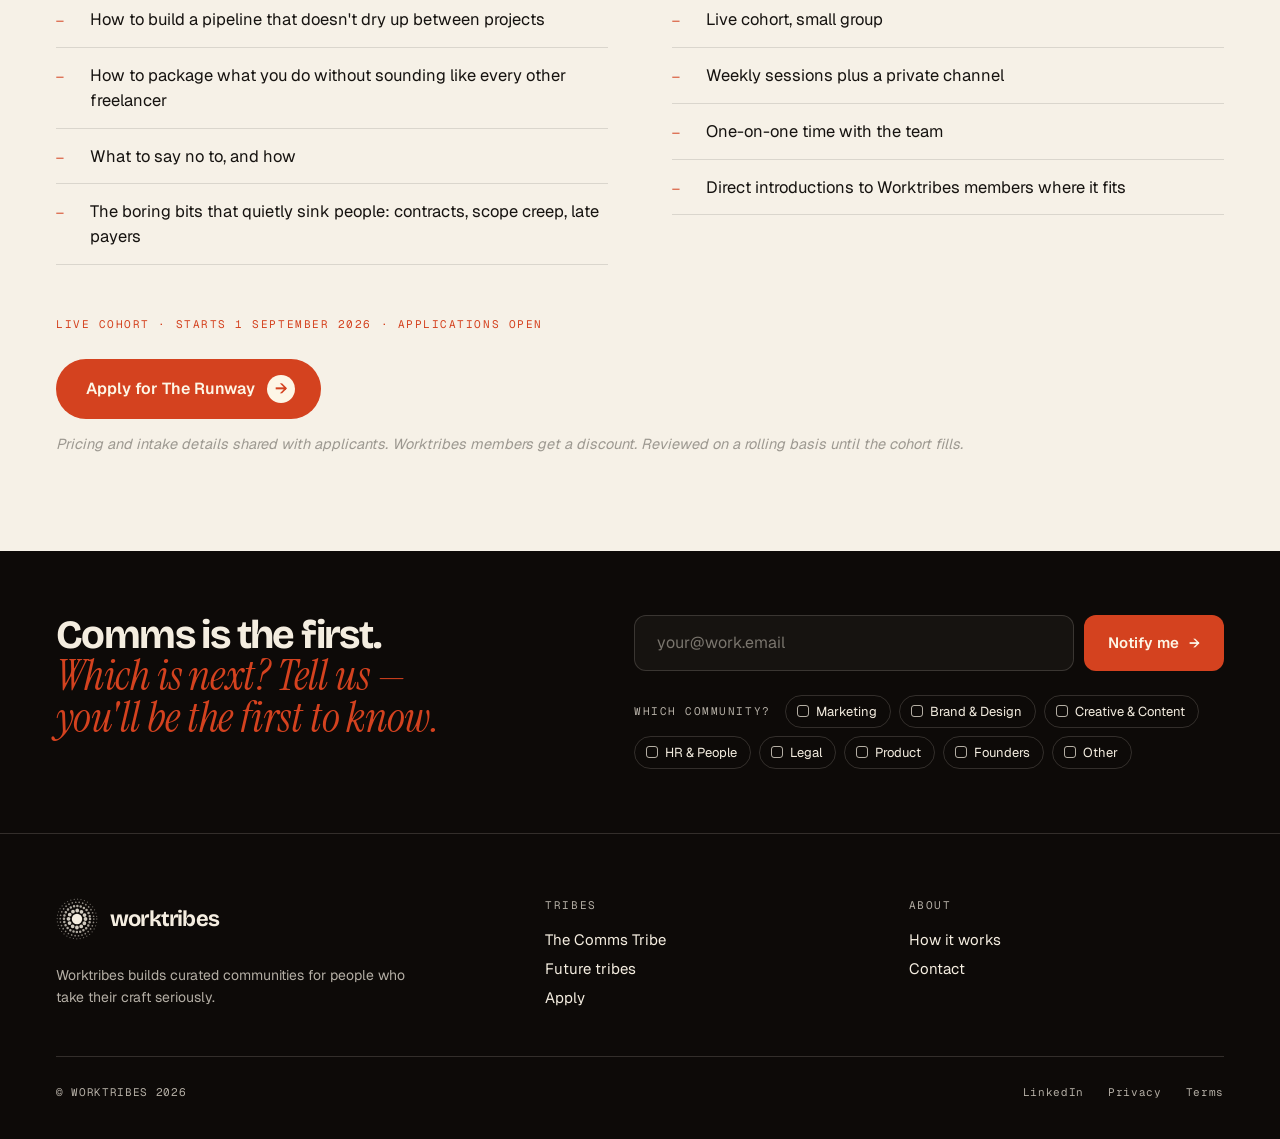
==== commit 92dbd086: "Show dual Agency tiers (Starter 2 seats / Grow 5 seats) on Membership card" ====
--- a/index.html
+++ b/index.html
@@ -306,11 +306,22 @@
 
         <article class="price-card">
           <span class="mono">AGENCY</span>
-          <div class="price-row">
-            <span class="price-num">$75</span>
-            <span class="price-period">/month</span>
+          <div class="price-duo">
+            <div class="price-option">
+              <div class="price-row">
+                <span class="price-num">$75</span>
+                <span class="price-period">/month</span>
+              </div>
+              <span class="mono price-sub">Starter · up to 2 seats</span>
+            </div>
+            <div class="price-option">
+              <div class="price-row">
+                <span class="price-num">$125</span>
+                <span class="price-period">/month</span>
+              </div>
+              <span class="mono price-sub">Grow · up to 5 seats</span>
+            </div>
           </div>
-          <span class="mono price-sub">Per seat, billed monthly</span>
           <p class="price-who">For employees of PR and comms agencies.</p>
           <p class="price-pitch">Find one freelancer through The Bench and the membership pays for itself.</p>
           <ul class="price-bullets">
